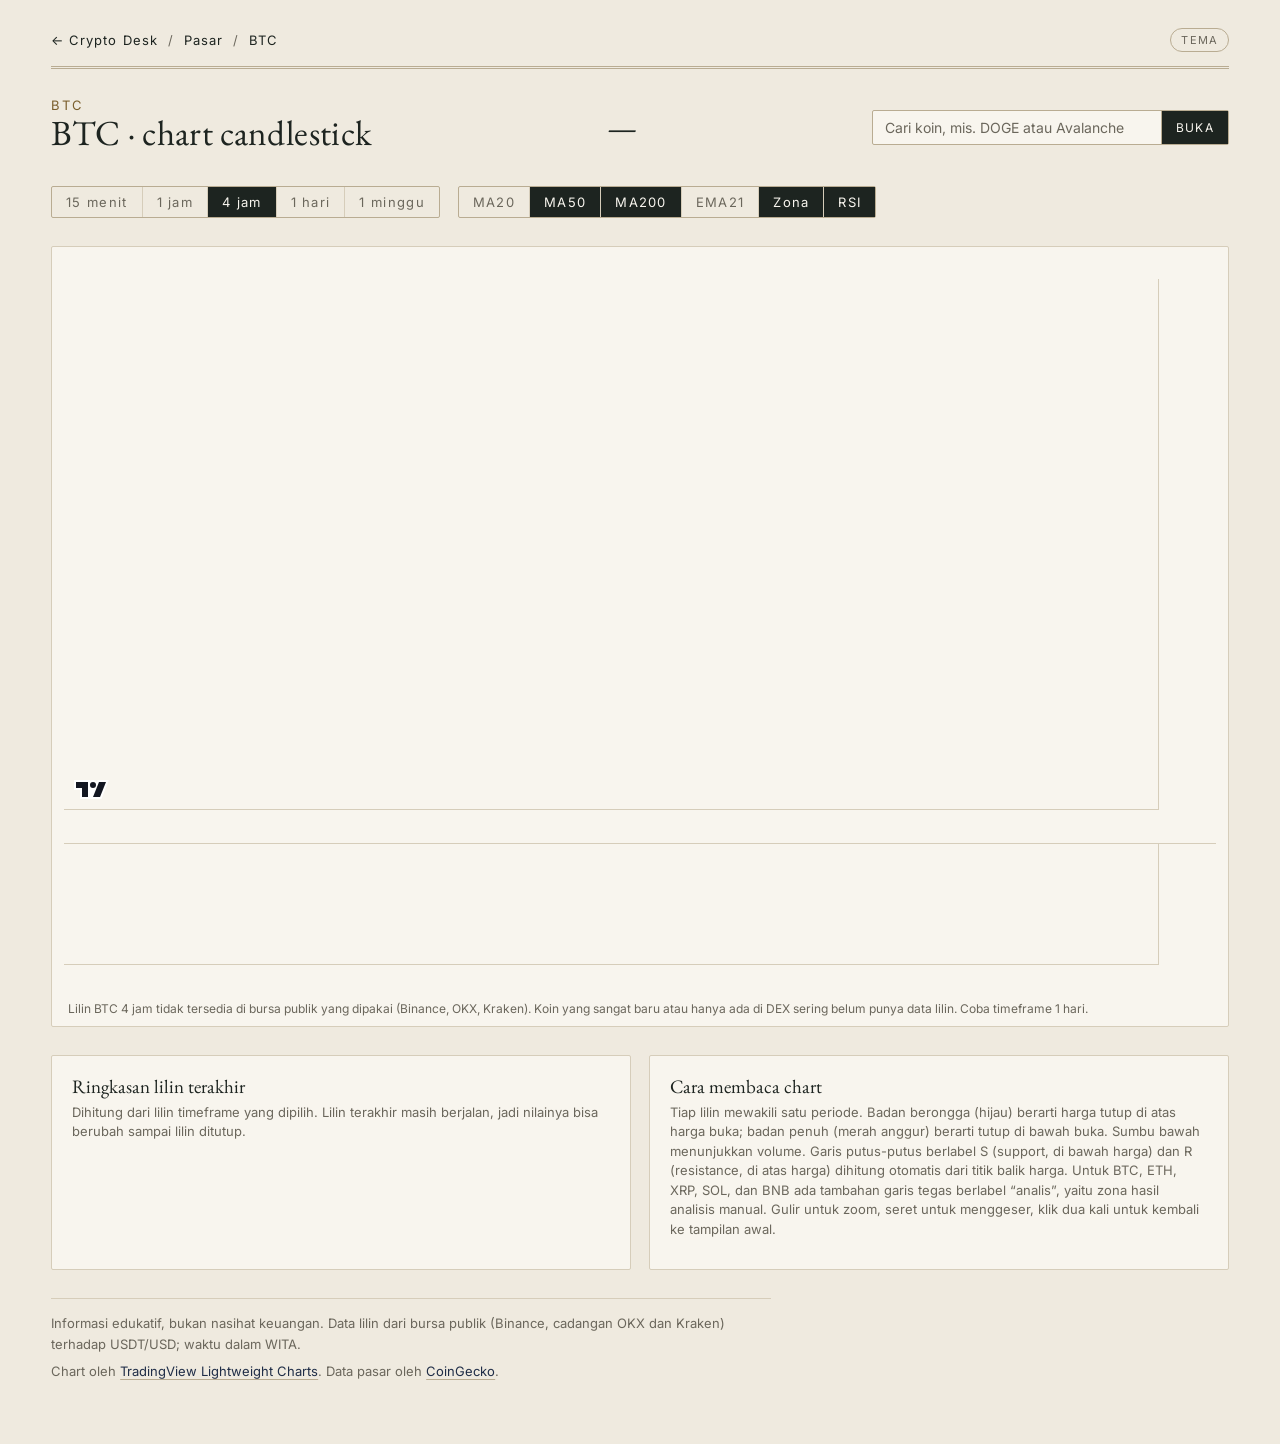
==== chart.html @ b995866a "Tambah pasar, berita, detail koin, dan chart candlestick - Tab Pasar: 100 koin populer, koin yang se" ====
<!doctype html>
<html lang="id">
<head>
<meta charset="utf-8">
<meta name="viewport" content="width=device-width, initial-scale=1">
<title>Chart · Crypto Desk</title>
<meta name="description" content="Chart candlestick live untuk koin kripto populer: 15 menit, 1 jam, 4 jam, 1 hari, 1 minggu, dengan MA, volume, RSI, dan zona kunci.">
<meta name="theme-color" content="#EFEADF" media="(prefers-color-scheme: light)">
<meta name="theme-color" content="#111612" media="(prefers-color-scheme: dark)">
<link rel="icon" href="favicon.svg" type="image/svg+xml">
<link rel="preconnect" href="https://fonts.googleapis.com">
<link rel="preconnect" href="https://fonts.gstatic.com" crossorigin>
<link href="https://fonts.googleapis.com/css2?family=EB+Garamond:wght@400;500&family=Inter:wght@400;500;600&display=swap" rel="stylesheet">
<link rel="stylesheet" href="assets/style.css?v=4">
<script>try { const t = localStorage.getItem('cd-theme'); if (t) document.documentElement.setAttribute('data-theme', t); } catch (e) {}</script>
</head>
<body>
<div class="cd" id="crypto-desk">
  <div class="cd-wrap cd-wrap-wide">
    <nav class="cd-crumbs" aria-label="Navigasi">
      <a href="index.html">← Crypto Desk</a>
      <span aria-hidden="true">/</span>
      <a href="index.html#pasar">Pasar</a>
      <span aria-hidden="true">/</span>
      <a id="crumb-coin" href="#">Detail koin</a>
      <button class="cd-theme" id="theme-btn" type="button" aria-label="Ganti tema terang atau gelap">Tema</button>
    </nav>

    <header class="cd-chart-head">
      <div class="cd-chart-id">
        <img id="coin-img" class="cd-coin-logo" alt="" width="40" height="40" hidden>
        <div>
          <p class="cd-eyebrow" id="coin-sym">—</p>
          <h1 class="cd-title cd-title-sm" id="coin-name">Chart</h1>
        </div>
      </div>
      <div class="cd-chart-price">
        <strong id="last-price">—</strong>
        <span id="last-chg" class="cd-chip">—</span>
      </div>
      <form class="cd-search" id="coin-form" role="search" autocomplete="off">
        <label for="coin-input" class="cd-sr">Cari koin</label>
        <input id="coin-input" list="coin-list" placeholder="Cari koin, mis. DOGE atau Avalanche" spellcheck="false">
        <datalist id="coin-list"></datalist>
        <button type="submit">Buka</button>
      </form>
    </header>

    <div class="cd-controls">
      <div class="cd-seg" id="tf-seg" role="group" aria-label="Timeframe">
        <button data-tf="15m" aria-pressed="false">15 menit</button><button data-tf="1h" aria-pressed="false">1 jam</button><button data-tf="4h" aria-pressed="true">4 jam</button><button data-tf="1day" aria-pressed="false">1 hari</button><button data-tf="1week" aria-pressed="false">1 minggu</button>
      </div>
      <div class="cd-seg" id="ind-seg" role="group" aria-label="Indikator">
        <button data-ind="ma20" aria-pressed="false">MA20</button><button data-ind="ma50" aria-pressed="true">MA50</button><button data-ind="ma200" aria-pressed="true">MA200</button><button data-ind="ema21" aria-pressed="false">EMA21</button><button data-ind="levels" aria-pressed="true">Zona</button><button data-ind="rsi" aria-pressed="true">RSI</button>
      </div>
    </div>

    <section class="cd-card cd-chart-card" aria-labelledby="coin-name">
      <div class="cd-legend" id="legend" aria-live="polite"></div>
      <div id="chart-main" class="cd-lwc" role="img" aria-label="Chart candlestick"></div>
      <div id="chart-rsi" class="cd-lwc cd-lwc-rsi" role="img" aria-label="RSI 14"></div>
      <p class="cd-chart-status" id="status">Memuat lilin…</p>
    </section>

    <div class="cd-grid">
      <div class="cd-card">
        <h2 class="cd-card-title" id="ind-title">Ringkasan lilin terakhir</h2>
        <p class="cd-card-note">Dihitung dari lilin timeframe yang dipilih. Lilin terakhir masih berjalan, jadi nilainya bisa berubah sampai lilin ditutup.</p>
        <dl class="cd-ind" id="ind-list"></dl>
      </div>
      <div class="cd-card">
        <h2 class="cd-card-title">Cara membaca chart</h2>
        <p class="cd-card-note">Tiap lilin mewakili satu periode. Badan berongga (hijau) berarti harga tutup di atas harga buka; badan penuh (merah anggur) berarti tutup di bawah buka. Sumbu bawah menunjukkan volume. Garis putus-putus berlabel S (support, di bawah harga) dan R (resistance, di atas harga) dihitung otomatis dari titik balik harga. Untuk BTC, ETH, XRP, SOL, dan BNB ada tambahan garis tegas berlabel “analis”, yaitu zona hasil analisis manual. Gulir untuk zoom, seret untuk menggeser, klik dua kali untuk kembali ke tampilan awal.</p>
      </div>
    </div>

    <footer class="cd-foot">
      <p>Informasi edukatif, bukan nasihat keuangan. Data lilin dari bursa publik (Binance, cadangan OKX dan Kraken) terhadap USDT/USD; waktu dalam WITA.</p>
      <p>Chart oleh <a href="https://www.tradingview.com/lightweight-charts/" target="_blank" rel="noopener">TradingView Lightweight Charts</a>. Data pasar oleh <a href="https://www.coingecko.com/" target="_blank" rel="noopener">CoinGecko</a>.</p>
    </footer>
  </div>
</div>
<script src="assets/vendor/lightweight-charts.standalone.production.js"></script>
<script src="assets/core.js?v=4"></script>
<script src="assets/chart.js?v=4"></script>
</body>
</html>
---- assets/style.css ----
/* Crypto Desk — public site. Old-money palette: ledger cream, racing green, navy, burgundy, brass. */
:root {
  --font-anthropic-serif: "EB Garamond", "Cormorant Garamond", Georgia, "Times New Roman", serif;
  --font-anthropic-sans: "Inter", system-ui, -apple-system, "Segoe UI", Roboto, sans-serif;
  --cds-font-size-caption: 13px; --cds-font-size-body: 15px; --cds-font-size-heading: 19px; --cds-font-size-title: 26px;
  --cds-radius: 3px; --cds-pad-xs: 6px; --cds-pad-sm: 10px; --cds-dur-slow: 320ms; --cds-ease-out: cubic-bezier(.2,.7,.2,1);
  --page-bg: #EFEADF; --color-fg: #1D2420; --color-fg-muted: #6B675C; --cds-text-secondary: #6B675C; --color-bad: #8A2F3C;
  --cds-surface-popover: #FBF9F4; --cds-border: #D6CDBA; --cds-shadow-popover: 0 6px 24px rgba(29,36,32,.14);
  --cds-chart-grid: #E0D8C6; --cds-chart-reference: #9C917B; --cds-chart-axis: #8E8572;
  --skel-a: #E6DFD0; --skel-b: #F1ECE2;
  color-scheme: light;
}
@media (prefers-color-scheme: dark) { :root:not([data-theme="light"]) {
  --page-bg: #111612; --color-fg: #ECE5D5; --color-fg-muted: #A49E8D; --cds-text-secondary: #A49E8D; --color-bad: #E0909C;
  --cds-surface-popover: #1F2922; --cds-border: #3A473C; --cds-shadow-popover: 0 6px 24px rgba(0,0,0,.45);
  --cds-chart-grid: #26302A; --cds-chart-reference: #6F7A6C; --cds-chart-axis: #7D8779; --skel-a: #1C241F; --skel-b: #243029;
  color-scheme: dark;
} }
:root[data-theme="dark"] {
  --page-bg: #111612; --color-fg: #ECE5D5; --color-fg-muted: #A49E8D; --cds-text-secondary: #A49E8D; --color-bad: #E0909C;
  --cds-surface-popover: #1F2922; --cds-border: #3A473C; --cds-shadow-popover: 0 6px 24px rgba(0,0,0,.45);
  --cds-chart-grid: #26302A; --cds-chart-reference: #6F7A6C; --cds-chart-axis: #7D8779; --skel-a: #1C241F; --skel-b: #243029;
  color-scheme: dark;
}
*, *::before, *::after { box-sizing: border-box; }
[hidden] { display: none !important; }
html, body { margin: 0; background: var(--page-bg); }
body { -webkit-font-smoothing: antialiased; text-rendering: optimizeLegibility; overflow-x: hidden; }
.dash-skeleton { background: linear-gradient(90deg, var(--skel-a) 25%, var(--skel-b) 50%, var(--skel-a) 75%); background-size: 200% 100%; border-radius: 2px; color: transparent !important; }
@media (prefers-reduced-motion: no-preference) { .dash-skeleton { animation: skel 1.4s ease-in-out infinite; } @keyframes skel { from { background-position: 200% 0; } to { background-position: -200% 0; } } }
.cd-live { display: inline-flex; align-items: center; gap: 6px; margin-top: 4px; }
.cd-live i { width: 7px; height: 7px; border-radius: 50%; background: var(--cd-up); display: inline-block; }
.cd-live.off i { background: var(--cd-down); }
.cd-live.wait i { background: var(--cd-brass); }
.cd-theme { appearance: none; background: none; border: 1px solid var(--cd-rule-strong); color: var(--cd-muted); border-radius: 999px; padding: 4px 10px; font: inherit; font-size: 11px; letter-spacing: .1em; text-transform: uppercase; cursor: pointer; margin-top: 8px; }
.cd-theme:hover { color: var(--cd-ink); }
.cd-theme:focus-visible { outline: 2px solid var(--cd-brass); outline-offset: 3px; }
.cd-stamp { font-size: 10.5px; letter-spacing: .1em; text-transform: uppercase; color: var(--cd-brass); margin-left: 6px; white-space: nowrap; }
.cd-foot a { color: var(--cd-navy); text-underline-offset: 3px; text-decoration-color: var(--cd-rule-strong); }
.cd-foot p { margin: 0 0 6px; }

/* Layout: a private-bank ledger — crest masthead, double rule, tabbed folios, hairline tables. */
.cd {
  --cd-canvas: #EFEADF; --cd-paper: #F8F5EE; --cd-ink: #1D2420; --cd-muted: #6B675C; --cd-rule: #D6CDBA; --cd-rule-strong: #B9AC92;
  --cd-green: #24432F; --cd-navy: #1F2D47; --cd-burgundy: #6F2534; --cd-brass: #7A5E2C; --cd-slate: #5E6366;
  --cd-up: #2E5B43; --cd-down: #8A2F3C; --cd-up-wash: rgba(46,91,67,.10); --cd-down-wash: rgba(138,47,60,.09); --cd-brass-wash: rgba(147,115,58,.12);
  --cd-serif: var(--font-anthropic-serif); --cd-sans: var(--font-anthropic-sans);
  background: var(--cd-canvas); color: var(--cd-ink); font-family: var(--cd-sans);
  padding-inline: clamp(16px, 4vw, 52px); padding-block: 28px 56px; min-height: 100vh;
}
@media (prefers-color-scheme: dark) { :root:not([data-theme="light"]) .cd {
  --cd-canvas: #111612; --cd-paper: #18201B; --cd-ink: #ECE5D5; --cd-muted: #A49E8D; --cd-rule: #2E3A30; --cd-rule-strong: #4A5848;
  --cd-green: #86AF94; --cd-navy: #93A7C8; --cd-burgundy: #CF8592; --cd-brass: #D2AF6C; --cd-slate: #A9AEB0;
  --cd-up: #8CC0A1; --cd-down: #E0909C; --cd-up-wash: rgba(140,192,161,.12); --cd-down-wash: rgba(224,144,156,.11); --cd-brass-wash: rgba(210,175,108,.13);
} }
:root[data-theme="dark"] .cd {
  --cd-canvas: #111612; --cd-paper: #18201B; --cd-ink: #ECE5D5; --cd-muted: #A49E8D; --cd-rule: #2E3A30; --cd-rule-strong: #4A5848;
  --cd-green: #86AF94; --cd-navy: #93A7C8; --cd-burgundy: #CF8592; --cd-brass: #D2AF6C; --cd-slate: #A9AEB0;
  --cd-up: #8CC0A1; --cd-down: #E0909C; --cd-up-wash: rgba(140,192,161,.12); --cd-down-wash: rgba(224,144,156,.11); --cd-brass-wash: rgba(210,175,108,.13);
}
.cd-wrap { max-width: 1240px; margin-inline: auto; display: grid; gap: 28px; }
.cd-head { display: grid; grid-template-columns: auto 1fr auto; gap: 20px; align-items: center; padding-bottom: 18px; border-bottom: 3px double var(--cd-rule-strong); }
.cd-crest { width: 64px; height: 64px; color: var(--cd-brass); }
.cd-eyebrow { margin: 0; font-size: var(--cds-font-size-caption); letter-spacing: .18em; text-transform: uppercase; color: var(--cd-brass); }
.cd-title { margin: 2px 0 6px; font-family: var(--cd-serif); font-weight: 400; font-size: clamp(2rem, 4.2vw, 2.9rem); letter-spacing: .01em; line-height: 1.05; color: var(--cd-ink); }
.cd-takeaway { margin: 0; max-width: 68ch; color: var(--cd-muted); font-size: var(--cds-font-size-body); line-height: 1.55; text-wrap: pretty; }
.cd-takeaway b { color: var(--cd-ink); font-weight: 600; }
.cd-asof { text-align: right; font-size: var(--cds-font-size-caption); color: var(--cd-muted); letter-spacing: .06em; line-height: 1.6; }
.cd-asof strong { display: block; font-family: var(--cd-serif); font-weight: 400; font-size: var(--cds-font-size-heading); color: var(--cd-ink); letter-spacing: 0; }
@media (max-width: 720px) { .cd-head { grid-template-columns: auto 1fr; } .cd-asof { grid-column: 1 / -1; text-align: left; } .cd-crest { width: 48px; height: 48px; } }

.cd-tabs { display: flex; gap: 4px 22px; flex-wrap: wrap; border-bottom: 1px solid var(--cd-rule); margin-top: -12px; }
.cd-tab { appearance: none; background: none; border: 0; border-bottom: 2px solid transparent; padding: 10px 0 9px; cursor: pointer;
  font: inherit; font-size: var(--cds-font-size-caption); letter-spacing: .14em; text-transform: uppercase; color: var(--cd-muted); }
.cd-tab:hover { color: var(--cd-ink); }
.cd-tab[aria-selected="true"] { color: var(--cd-ink); border-bottom-color: var(--cd-brass); }
.cd-tab:focus-visible, .cd-seg button:focus-visible, .cd a:focus-visible { outline: 2px solid var(--cd-brass); outline-offset: 3px; }

.cd-page { display: grid; gap: 22px; }
.cd-section-title { margin: 6px 0 0; font-family: var(--cd-serif); font-weight: 400; font-size: var(--cds-font-size-title); color: var(--cd-ink); text-wrap: balance; }
.cd-section-note { margin: 2px 0 0; color: var(--cd-muted); font-size: var(--cds-font-size-caption); max-width: 75ch; }
.cd-grid { display: grid; gap: 18px; grid-template-columns: repeat(auto-fit, minmax(min(100%, 22rem), 1fr)); }
.cd-grid-coins { display: grid; gap: 14px; grid-template-columns: repeat(auto-fit, minmax(min(100%, 13.5rem), 1fr)); }
.cd-card { background: var(--cd-paper); border: 1px solid var(--cd-rule); border-radius: 2px; padding: 18px 20px; min-width: 0; position: relative; }
.cd-card-title { margin: 0; font-family: var(--cd-serif); font-weight: 400; font-size: var(--cds-font-size-heading); color: var(--cd-ink); }
.cd-card-note { margin: 4px 0 12px; color: var(--cd-muted); font-size: var(--cds-font-size-caption); line-height: 1.5; }

.cd-coin { display: grid; gap: 10px; border-top: 3px solid var(--coin, var(--cd-brass)); }
.cd-coin-head { display: flex; justify-content: space-between; align-items: baseline; gap: 8px; }
.cd-coin-name { font-family: var(--cd-serif); font-size: var(--cds-font-size-heading); }
.cd-coin-sym { font-size: var(--cds-font-size-caption); letter-spacing: .14em; color: var(--cd-muted); }
.cd-price { font-family: var(--cd-serif); font-weight: 400; font-size: 1.85rem; line-height: 1; font-variant-numeric: lining-nums tabular-nums; }
.cd-chips { display: flex; gap: 6px; flex-wrap: wrap; }
.cd-chip { font-size: 11px; letter-spacing: .08em; text-transform: uppercase; padding: 2px 8px; border: 1px solid var(--cd-rule-strong); border-radius: 999px; color: var(--cd-muted); white-space: nowrap; }
.cd-chip.up { color: var(--cd-up); border-color: var(--cd-up); background: var(--cd-up-wash); }
.cd-chip.down { color: var(--cd-down); border-color: var(--cd-down); background: var(--cd-down-wash); }
.cd-chip.flat { color: var(--cd-brass); border-color: var(--cd-brass); background: var(--cd-brass-wash); }
.cd-kv { display: grid; grid-template-columns: repeat(3, 1fr); gap: 4px 8px; margin: 0; }
.cd-kv dt { font-size: 10.5px; letter-spacing: .1em; text-transform: uppercase; color: var(--cd-muted); }
.cd-kv dd { margin: 0; font-variant-numeric: tabular-nums; font-size: var(--cds-font-size-body); }
.cd-pos { color: var(--cd-up); } .cd-neg { color: var(--cd-down); }
.cd-coin-foot { border-top: 1px solid var(--cd-rule); padding-top: 9px; font-size: var(--cds-font-size-caption); color: var(--cd-muted); line-height: 1.5; display: grid; gap: 4px; }
.cd-coin-foot span.v { color: var(--cd-ink); font-variant-numeric: tabular-nums; }

.cd-chart { width: 100%; min-height: 320px; position: relative; }
.cd-chart.short { min-height: 200px; }
.cd-chart svg { display: block; overflow: visible; }
.cd-chart text { font-family: var(--cd-sans); }
.cd-tip { position: absolute; pointer-events: none; background: var(--cds-surface-popover); border: 1px solid var(--cds-border); border-radius: var(--cds-radius);
  box-shadow: var(--cds-shadow-popover); padding: var(--cds-pad-xs) var(--cds-pad-sm); font-size: var(--cds-font-size-caption); color: var(--color-fg); min-width: 150px; z-index: 3; }
.cd-tip .d { color: var(--cds-text-secondary); margin-bottom: 3px; }
.cd-tip .r { display: flex; align-items: center; gap: 6px; justify-content: space-between; font-variant-numeric: tabular-nums; }
.cd-tip .r i { width: 8px; height: 8px; border-radius: 50%; display: inline-block; margin-right: 4px; }

.cd-seg { display: flex; gap: 0; flex-wrap: wrap; border: 1px solid var(--cd-rule-strong); border-radius: 2px; width: fit-content; max-width: 100%; }
.cd-seg button { appearance: none; border: 0; background: none; font: inherit; font-size: var(--cds-font-size-caption); letter-spacing: .1em; padding: 7px 14px; color: var(--cd-muted); cursor: pointer; border-right: 1px solid var(--cd-rule); }
.cd-seg button:last-child { border-right: 0; }
.cd-seg button[aria-pressed="true"] { background: var(--cd-ink); color: var(--cd-paper); }
.cd-controls { display: flex; gap: 12px 18px; flex-wrap: wrap; align-items: center; }

.cd-table-box { overflow-x: auto; }
.cd-table { width: 100%; border-collapse: collapse; font-size: var(--cds-font-size-caption); font-variant-numeric: tabular-nums; }
.cd-table th { text-align: left; font-weight: 500; font-size: 10.5px; letter-spacing: .12em; text-transform: uppercase; color: var(--cd-muted); padding: 8px 10px; border-bottom: 1px solid var(--cd-rule-strong); white-space: nowrap; }
.cd-table td { padding: 9px 10px; border-bottom: 1px solid var(--cd-rule); vertical-align: top; line-height: 1.45; }
.cd-table td.num, .cd-table th.num { text-align: right; white-space: nowrap; }
.cd-table tr:last-child td { border-bottom: 0; }
.cd-table td.sym { font-family: var(--cd-serif); font-size: var(--cds-font-size-body); }
.cd-table a { color: var(--cd-navy); text-decoration-color: var(--cd-rule-strong); text-underline-offset: 3px; }

.cd-ind { display: grid; grid-template-columns: repeat(auto-fit, minmax(min(100%, 9rem), 1fr)); gap: 12px 16px; margin: 0; }
.cd-ind div { border-left: 1px solid var(--cd-rule); padding-left: 10px; }
.cd-ind dt { font-size: 10.5px; letter-spacing: .1em; text-transform: uppercase; color: var(--cd-muted); }
.cd-ind dd { margin: 2px 0 0; font-family: var(--cd-serif); font-size: var(--cds-font-size-heading); font-variant-numeric: lining-nums tabular-nums; }

.cd-macro { display: grid; gap: 14px; grid-template-columns: repeat(auto-fit, minmax(min(100%, 14rem), 1fr)); }
.cd-macro .cd-card { display: grid; gap: 6px; align-content: start; }
.cd-macro-label { font-size: 10.5px; letter-spacing: .12em; text-transform: uppercase; color: var(--cd-muted); }
.cd-macro-value { font-family: var(--cd-serif); font-size: 1.5rem; line-height: 1.1; }
.cd-macro-note { font-size: var(--cds-font-size-caption); color: var(--cd-muted); line-height: 1.45; }

.cd-thesis { display: grid; gap: 10px; border-top: 3px solid var(--coin, var(--cd-brass)); }
.cd-thesis h3 { margin: 0; font-family: var(--cd-serif); font-weight: 400; font-size: var(--cds-font-size-heading); display: flex; justify-content: space-between; gap: 8px; align-items: baseline; flex-wrap: wrap; }
.cd-thesis p { margin: 0; font-size: var(--cds-font-size-caption); line-height: 1.55; }
.cd-thesis .lbl { display: block; font-size: 10.5px; letter-spacing: .12em; text-transform: uppercase; color: var(--cd-muted); margin-bottom: 2px; }
.cd-thesis .inv { border-top: 1px solid var(--cd-rule); padding-top: 8px; color: var(--cd-down); }

.cd-foot { font-size: var(--cds-font-size-caption); color: var(--cd-muted); border-top: 1px solid var(--cd-rule); padding-top: 14px; line-height: 1.6; max-width: 90ch; }
.cd-fail { display: flex; align-items: center; justify-content: center; gap: 8px; min-height: inherit; color: var(--color-fg-muted); font-size: var(--cds-font-size-caption); }
.cd-fail::before { content: ""; width: .375rem; height: .375rem; border-radius: 50%; background: var(--color-bad); }
[data-dash-source-state=empty] { color: transparent; }
[data-dash-source-state=refreshing] { opacity: .5; transition: opacity var(--cds-dur-slow); }
@media (prefers-reduced-motion: no-preference) {
  .cd-page.enter { animation: cdIn var(--cds-dur-slow) var(--cds-ease-out) both; }
  @keyframes cdIn { from { opacity: .35; transform: translateY(4px); } to { opacity: 1; transform: none; } }
}
.cd-macro .cd-coin-head { flex-wrap: wrap; row-gap: 6px; }

/* ---------- v4: navigation, buttons, market, news, coin and chart pages ---------- */
.cd-sr { position: absolute !important; width: 1px; height: 1px; padding: 0; margin: -1px; overflow: hidden; clip: rect(0 0 0 0); white-space: nowrap; border: 0; }
.cd-wrap-wide { max-width: 1400px; }
.cd-crumbs { display: flex; align-items: center; gap: 10px; flex-wrap: wrap; font-size: var(--cds-font-size-caption); letter-spacing: .08em; color: var(--cd-muted); padding-bottom: 14px; border-bottom: 3px double var(--cd-rule-strong); }
.cd-crumbs a { color: var(--cd-ink); text-decoration: none; }
.cd-crumbs a:hover { text-decoration: underline; text-underline-offset: 3px; }
.cd-crumbs .cd-theme { margin: 0 0 0 auto; }
.cd-btn { display: inline-flex; align-items: center; justify-content: center; gap: 6px; padding: 8px 16px; border: 1px solid var(--cd-ink); border-radius: 2px; background: transparent; color: var(--cd-ink); font: inherit; font-size: 12px; letter-spacing: .12em; text-transform: uppercase; text-decoration: none; cursor: pointer; white-space: nowrap; transition: background-color .2s, color .2s; width: fit-content; }
.cd-btn:hover { background: var(--cd-ink); color: var(--cd-paper); }
.cd-btn-primary { background: var(--cd-green); border-color: var(--cd-green); color: #F8F5EE; }
.cd-btn-primary:hover { background: var(--cd-ink); border-color: var(--cd-ink); color: var(--cd-paper); }
:root[data-theme="dark"] .cd-btn-primary, :root[data-theme="dark"] .cd-btn-primary:hover { color: #111612; }
@media (prefers-color-scheme: dark) { :root:not([data-theme="light"]) .cd-btn-primary { color: #111612; } }
.cd-btn-sm { padding: 6px 10px; font-size: 10.5px; }
.cd-btn:focus-visible, .cd-sort:focus-visible, .cd-news:focus-visible, .cd-search input:focus-visible, .cd-search button:focus-visible { outline: 2px solid var(--cd-brass); outline-offset: 3px; }
.cd-card-actions { display: flex; gap: 8px; flex-wrap: wrap; border-top: 1px solid var(--cd-rule); padding-top: 10px; }
.cd-card-actions .cd-btn { flex: 1 1 auto; }
.cd-actions { display: flex; gap: 8px; flex-wrap: wrap; justify-content: flex-end; }
.cd-wrap-row { flex-wrap: wrap; gap: 10px 16px; }
.cd-more { font-size: var(--cds-font-size-caption); color: var(--cd-navy); text-underline-offset: 3px; }

.cd-search { display: flex; gap: 0; border: 1px solid var(--cd-rule-strong); border-radius: 2px; background: var(--cd-paper); max-width: 100%; }
.cd-search input { appearance: none; border: 0; background: transparent; color: var(--cd-ink); font: inherit; font-size: 14px; padding: 8px 12px; min-width: 0; width: 18rem; max-width: 100%; }
.cd-search input::placeholder { color: var(--cd-muted); }
.cd-search button { appearance: none; border: 0; border-left: 1px solid var(--cd-rule-strong); background: var(--cd-ink); color: var(--cd-paper); font: inherit; font-size: 12px; letter-spacing: .1em; text-transform: uppercase; padding: 0 14px; cursor: pointer; }
.cd-search-sm input { width: 15rem; padding: 7px 10px; font-size: 13px; }

/* market table */
.cd-sort { appearance: none; background: none; border: 0; padding: 0; font: inherit; color: inherit; letter-spacing: inherit; text-transform: inherit; cursor: pointer; }
.cd-sort[aria-sort="ascending"]::after { content: " ↑"; } .cd-sort[aria-sort="descending"]::after { content: " ↓"; }
.cd-coin-cell { display: inline-flex; align-items: center; gap: 8px; color: var(--cd-ink); text-decoration: none; min-width: 0; }
.cd-coin-cell:hover .nm { text-decoration: underline; text-underline-offset: 3px; }
.cd-coin-cell .nm { font-family: var(--cd-serif); font-size: var(--cds-font-size-body); }
.cd-coin-cell .sy { font-size: 11px; letter-spacing: .1em; color: var(--cd-muted); }
.cd-coin-logo { width: 22px; height: 22px; border-radius: 50%; flex: none; background: var(--cd-rule); object-fit: cover; }
.cd-coin-logo-lg { width: 56px; height: 56px; }
.cd-chart-id .cd-coin-logo { width: 40px; height: 40px; }
.cd-chart-id .cd-coin-logo-lg { width: 56px; height: 56px; }
.cd-chip-xs { font-size: 9.5px; padding: 1px 6px; margin-left: 6px; vertical-align: middle; }
.cd-row-actions { display: inline-flex; gap: 10px; align-items: center; justify-content: flex-end; white-space: nowrap; }
.cd-link-sm { font-size: 12px; color: var(--cd-navy); text-underline-offset: 3px; text-decoration-color: var(--cd-rule-strong); }
.cd-link-sm.strong { color: var(--cd-green); font-weight: 600; }
.cd-mkt td { vertical-align: middle; }
@media (max-width: 760px) { .cd-hide-sm { display: none; } }

/* lists (trending, listings) */
.cd-list { display: grid; }
.cd-list-row { display: flex; justify-content: space-between; align-items: center; gap: 10px 14px; padding: 10px 0; border-bottom: 1px solid var(--cd-rule); flex-wrap: wrap; }
.cd-list-row:last-child { border-bottom: 0; }
.cd-list-row-top { align-items: flex-start; }
.cd-list-main { display: flex; align-items: center; gap: 10px; min-width: 0; flex: 1 1 14rem; }
.cd-list-col { flex-direction: column; align-items: flex-start; gap: 3px; }
.cd-list-n { width: 1.4em; text-align: right; color: var(--cd-muted); font-variant-numeric: tabular-nums; font-size: 12px; }
.cd-list-side { display: flex; align-items: center; gap: 12px; flex-wrap: wrap; justify-content: flex-end; font-size: var(--cds-font-size-caption); font-variant-numeric: tabular-nums; }
.cd-list-meta { font-size: 11px; letter-spacing: .06em; color: var(--cd-muted); }
.cd-list-meta .src, .cd-news-meta .src { color: var(--cd-brass); text-transform: uppercase; letter-spacing: .12em; }
.cd-list-title { color: var(--cd-ink); font-size: var(--cds-font-size-caption); line-height: 1.45; text-decoration: none; }
a.cd-list-title:hover { text-decoration: underline; text-underline-offset: 3px; }
.cd-seg-sm button { padding: 5px 10px; }
.cd-seg-wrap { width: auto; }

/* news */
.cd-news-grid { display: grid; gap: 14px; grid-template-columns: repeat(auto-fill, minmax(min(100%, 19rem), 1fr)); }
.cd-news { display: flex; flex-direction: column; gap: 8px; background: var(--cd-paper); border: 1px solid var(--cd-rule); border-top: 3px solid var(--cd-rule-strong); border-radius: 2px; padding: 16px 18px; color: var(--cd-ink); text-decoration: none; min-height: 150px; transition: border-color .2s, transform .2s; }
a.cd-news:hover { border-top-color: var(--cd-brass); }
@media (prefers-reduced-motion: no-preference) { a.cd-news:hover { transform: translateY(-2px); } }
.cd-news-meta { font-size: 11px; letter-spacing: .06em; color: var(--cd-muted); }
.cd-news-title { margin: 0; font-family: var(--cd-serif); font-weight: 400; font-size: 1.12rem; line-height: 1.3; text-wrap: pretty; }
.cd-news-sum { margin: 0; font-size: var(--cds-font-size-caption); color: var(--cd-muted); line-height: 1.55; }
.cd-news-foot { margin-top: auto; display: flex; flex-wrap: wrap; gap: 6px; align-items: center; padding-top: 6px; }
.cd-news-read { margin-left: auto; font-size: 11px; letter-spacing: .12em; text-transform: uppercase; color: var(--cd-green); white-space: nowrap; }

/* coin & chart pages */
.cd-coin-hero, .cd-chart-head { display: flex; justify-content: space-between; align-items: center; gap: 16px 24px; flex-wrap: wrap; }
.cd-chart-id { display: flex; align-items: center; gap: 14px; min-width: 0; }
.cd-title-sm { font-size: clamp(1.6rem, 3vw, 2.2rem); }
.cd-hero-right { display: grid; gap: 10px; justify-items: end; }
.cd-chart-price { display: flex; align-items: baseline; gap: 10px; flex-wrap: wrap; }
.cd-chart-price strong { font-family: var(--cd-serif); font-weight: 400; font-size: 2rem; font-variant-numeric: lining-nums tabular-nums; }
@media (max-width: 720px) { .cd-hero-right { justify-items: start; } .cd-actions { justify-content: flex-start; } .cd-search input { width: 100%; } .cd-search { width: 100%; } }
.cd-sub { margin: 14px 0 4px; font-family: var(--cd-serif); font-weight: 500; font-size: 1.05rem; color: var(--cd-ink); }
.cd-prose p { margin: 0 0 10px; font-size: var(--cds-font-size-body); line-height: 1.65; max-width: 80ch; text-wrap: pretty; }
.cd-prose .lbl { display: block; font-size: 10.5px; letter-spacing: .12em; text-transform: uppercase; color: var(--cd-muted); margin-bottom: 2px; }
.cd-prose .inv { color: var(--cd-down); border-top: 1px solid var(--cd-rule); padding-top: 8px; }
.cd-para + .cd-para { border-top: 1px solid var(--cd-rule); }
.cd-desc p { font-size: var(--cds-font-size-caption); color: var(--cd-muted); }
.cd-dd-sm { font-family: var(--cd-sans) !important; font-size: var(--cds-font-size-caption) !important; }
.cd-spark { position: relative; height: 70px; margin-bottom: 14px; }
.cd-spark svg { width: 100%; height: 70px; display: block; }
.cd-spark-cap { position: absolute; right: 0; top: -2px; font-size: 11px; color: var(--cd-muted); background: var(--cd-paper); padding-left: 6px; }
.cd-chart-card { padding: 12px 12px 10px; }
.cd-lwc { width: 100%; height: min(62vh, 560px); min-height: 340px; }
.cd-lwc-rsi { height: 150px; min-height: 120px; margin-top: 6px; border-top: 1px solid var(--cd-rule); }
.cd-legend { display: flex; flex-wrap: wrap; gap: 4px 14px; font-size: 12px; font-variant-numeric: tabular-nums; color: var(--cd-muted); min-height: 20px; padding: 2px 4px 8px; }
.cd-legend b { font-weight: 600; color: var(--cd-ink); }
.cd-legend .lg-t { color: var(--cd-ink); }
.cd-chart-status { margin: 8px 4px 0; font-size: 12px; color: var(--cd-muted); }
#tech-fullchart { justify-self: start; }
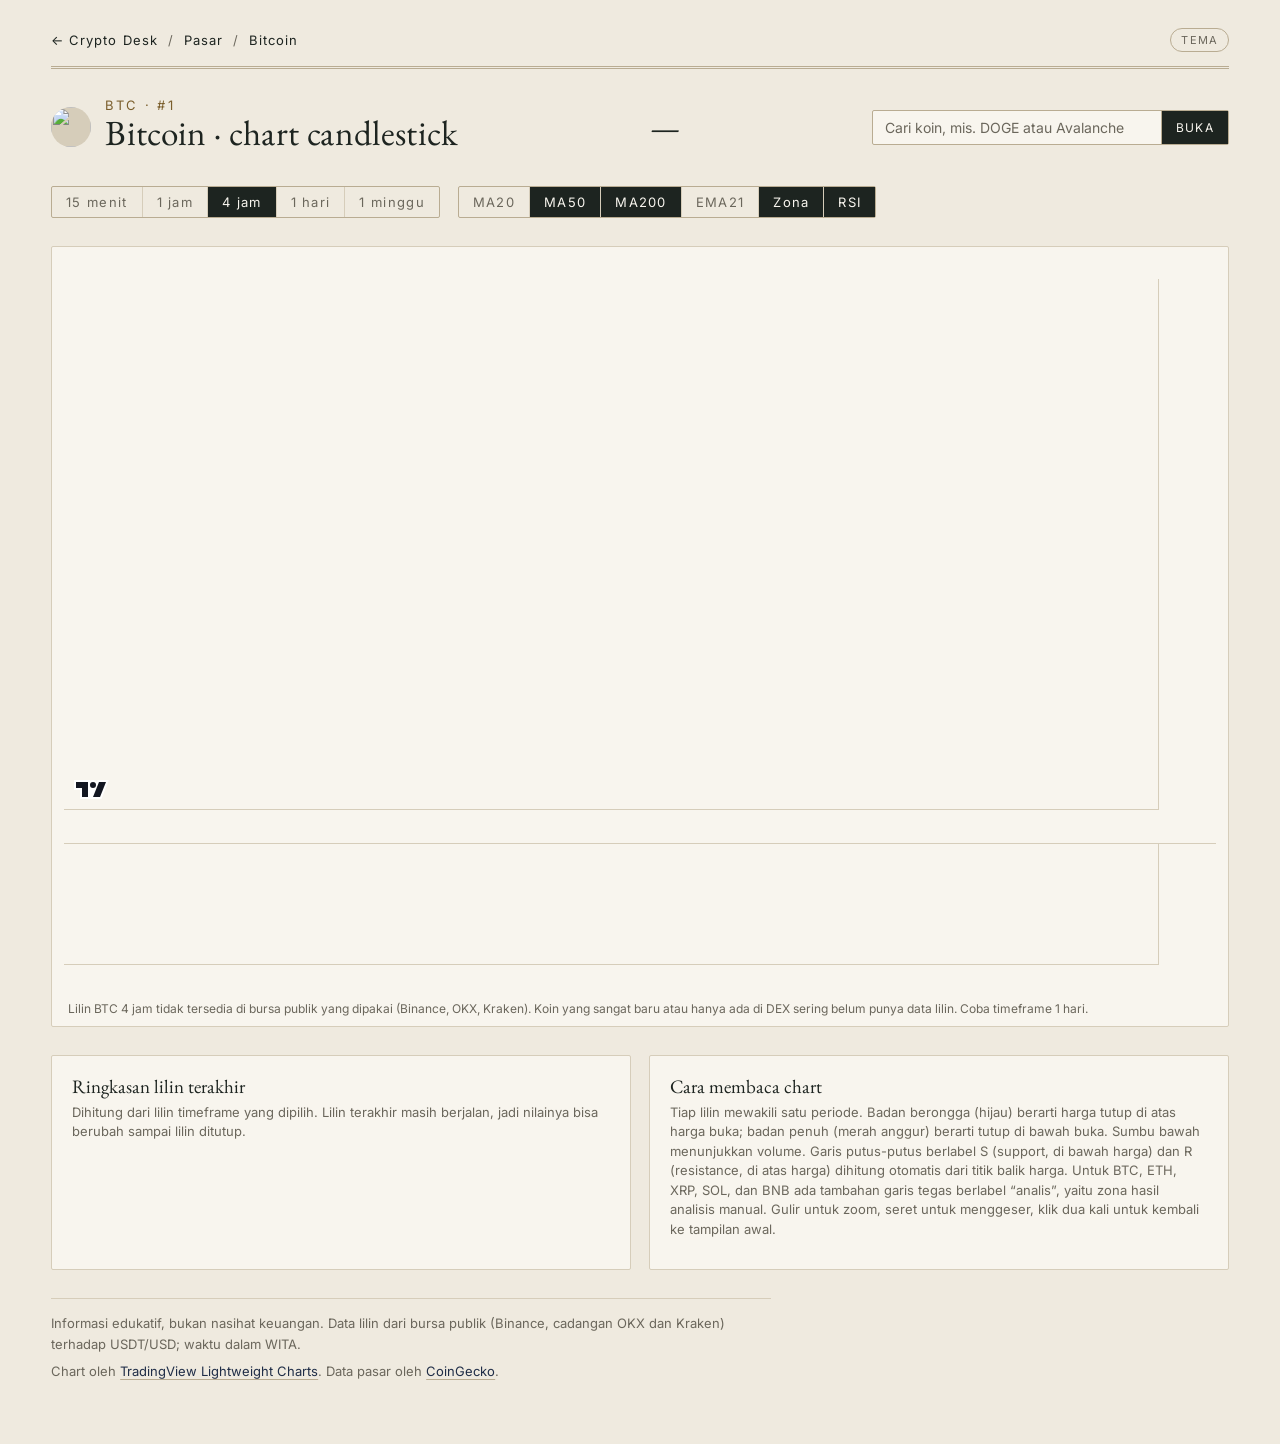
==== commit a22c3f17: "Perbaiki penandaan koin di berita dan saring listing non-koin Nama koin pendek (mis. MX) tidak lagi " ====
--- a/chart.html
+++ b/chart.html
@@ -81,7 +81,7 @@
   </div>
 </div>
 <script src="assets/vendor/lightweight-charts.standalone.production.js"></script>
-<script src="assets/core.js?v=4"></script>
+<script src="assets/core.js?v=5"></script>
 <script src="assets/chart.js?v=4"></script>
 </body>
 </html>
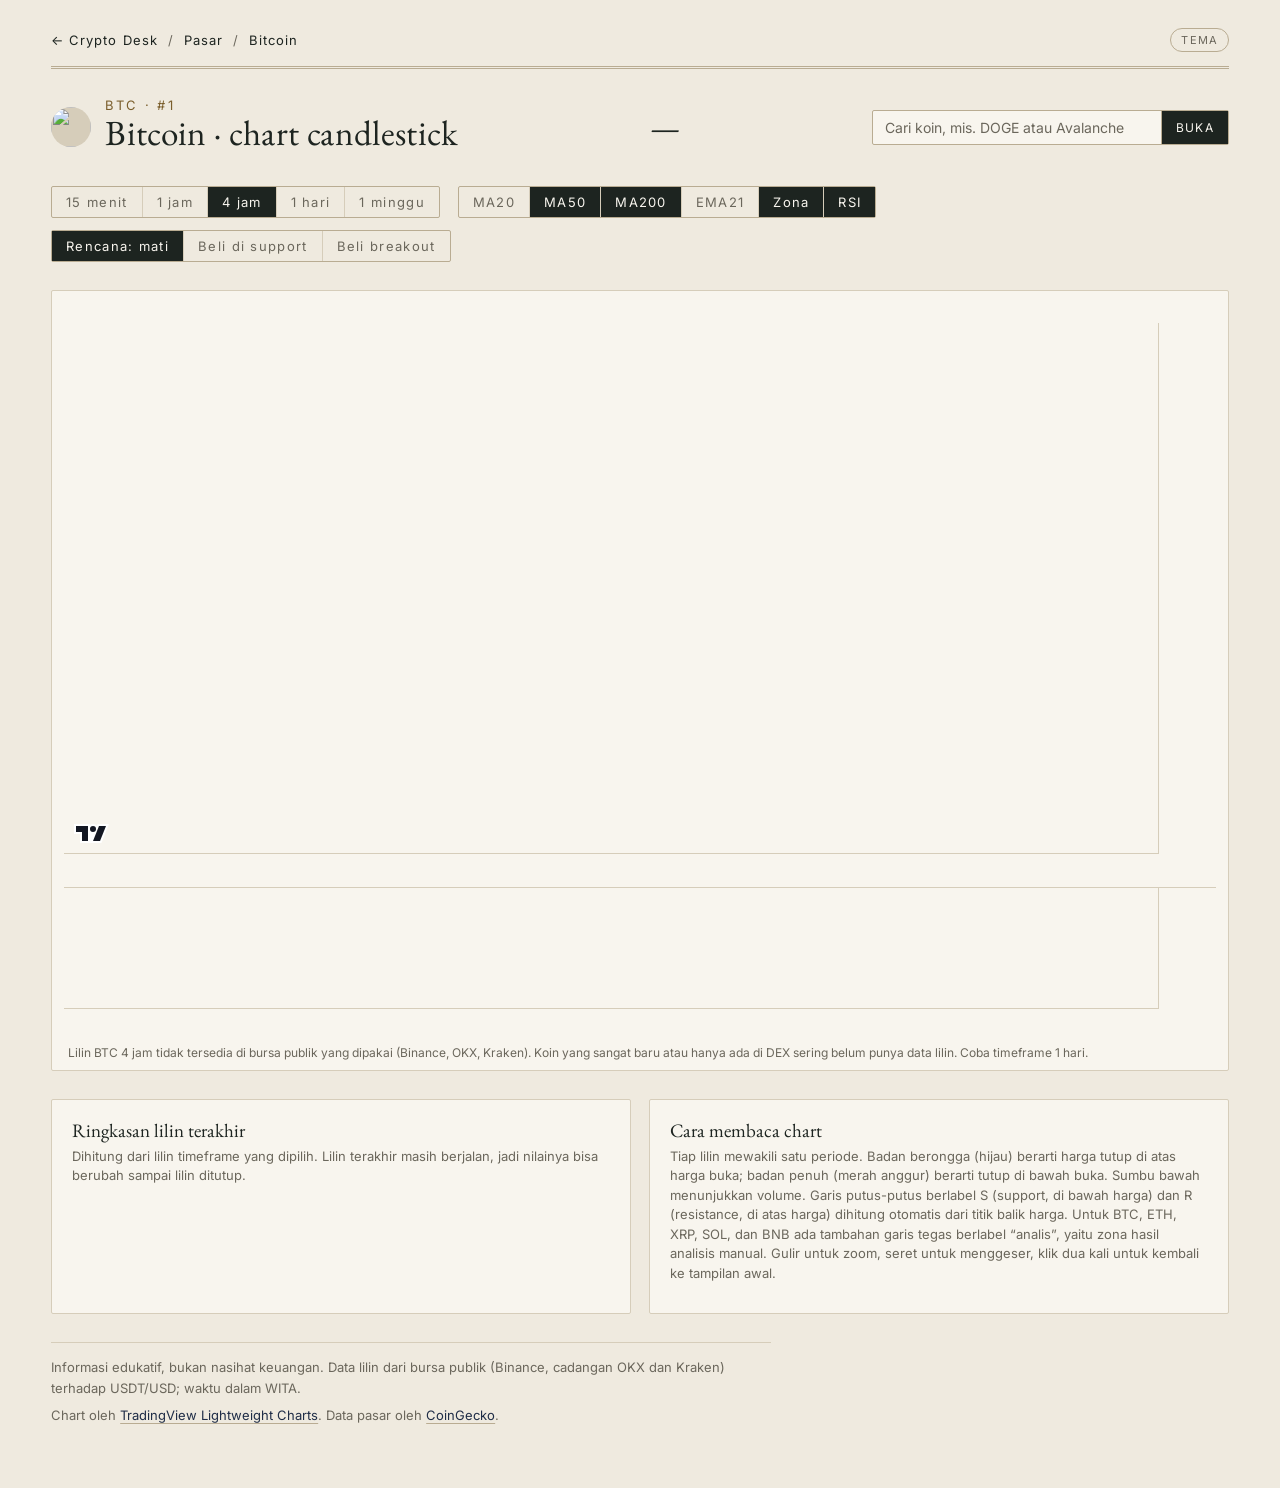
==== commit 0e08d42d: "Tambah rencana trading dan perdalam analisis teknikal & fundamental - Rencana trading per koin untuk" ====
--- a/chart.html
+++ b/chart.html
@@ -11,7 +11,7 @@
 <link rel="preconnect" href="https://fonts.googleapis.com">
 <link rel="preconnect" href="https://fonts.gstatic.com" crossorigin>
 <link href="https://fonts.googleapis.com/css2?family=EB+Garamond:wght@400;500&family=Inter:wght@400;500;600&display=swap" rel="stylesheet">
-<link rel="stylesheet" href="assets/style.css?v=4">
+<link rel="stylesheet" href="assets/style.css?v=6">
 <script>try { const t = localStorage.getItem('cd-theme'); if (t) document.documentElement.setAttribute('data-theme', t); } catch (e) {}</script>
 </head>
 <body>
@@ -53,7 +53,11 @@
       <div class="cd-seg" id="ind-seg" role="group" aria-label="Indikator">
         <button data-ind="ma20" aria-pressed="false">MA20</button><button data-ind="ma50" aria-pressed="true">MA50</button><button data-ind="ma200" aria-pressed="true">MA200</button><button data-ind="ema21" aria-pressed="false">EMA21</button><button data-ind="levels" aria-pressed="true">Zona</button><button data-ind="rsi" aria-pressed="true">RSI</button>
       </div>
+      <div class="cd-seg" id="plan-seg" role="group" aria-label="Rencana trading di chart">
+        <button data-plan="off" aria-pressed="true">Rencana: mati</button><button data-plan="0" aria-pressed="false">Beli di support</button><button data-plan="1" aria-pressed="false">Beli breakout</button>
+      </div>
     </div>
+    <p class="cd-card-note cd-plan-legend" id="plan-legend" hidden></p>
 
     <section class="cd-card cd-chart-card" aria-labelledby="coin-name">
       <div class="cd-legend" id="legend" aria-live="polite"></div>
@@ -81,7 +85,8 @@
   </div>
 </div>
 <script src="assets/vendor/lightweight-charts.standalone.production.js"></script>
-<script src="assets/core.js?v=5"></script>
-<script src="assets/chart.js?v=4"></script>
+<script src="assets/core.js?v=6"></script>
+<script src="assets/analysis.js?v=6"></script>
+<script src="assets/chart.js?v=6"></script>
 </body>
 </html>
--- a/assets/style.css
+++ b/assets/style.css
@@ -253,3 +253,34 @@
 .cd-legend .lg-t { color: var(--cd-ink); }
 .cd-chart-status { margin: 8px 4px 0; font-size: 12px; color: var(--cd-muted); }
 #tech-fullchart { justify-self: start; }
+
+/* ---------- v6: trade plan, advanced technicals, fundamentals ---------- */
+.cd-warn { border-left: 3px solid var(--cd-brass); padding-left: 10px; color: var(--cd-ink); }
+.cd-muted { color: var(--cd-muted); }
+.cd-plan-ctx { display: flex; flex-wrap: wrap; gap: 8px 22px; padding: 10px 0 14px; border-bottom: 1px solid var(--cd-rule); margin-bottom: 14px; }
+.cd-plan-ctx > div { display: grid; gap: 2px; }
+.cd-plan-ctx strong { font-family: var(--cd-serif); font-weight: 400; font-size: 1.15rem; font-variant-numeric: lining-nums tabular-nums; }
+.lbl { display: block; font-size: 10.5px; letter-spacing: .12em; text-transform: uppercase; color: var(--cd-muted); margin-bottom: 2px; }
+.cd-plan-grid { display: grid; gap: 14px; grid-template-columns: repeat(auto-fit, minmax(min(100%, 24rem), 1fr)); }
+.cd-setup { display: grid; gap: 10px; align-content: start; border-top: 3px solid var(--cd-brass); }
+.cd-setup-title { font-size: 1.1rem; }
+.cd-status { width: fit-content; white-space: normal; text-transform: none; letter-spacing: .02em; font-size: 12px; }
+.cd-plan-table th { text-align: left; font-weight: 500; font-size: 12px; letter-spacing: .04em; text-transform: none; color: var(--cd-ink); padding: 8px 10px; border-bottom: 1px solid var(--cd-rule); white-space: nowrap; }
+.cd-plan-table td { font-size: 13.5px; }
+.cd-plan-table td.num:nth-child(2) { font-family: var(--cd-serif); font-size: 1.05rem; color: var(--cd-ink); }
+.cd-row-entry th { color: var(--cd-brass) !important; }
+.cd-row-sl th, .cd-row-sl td.num:nth-child(2) { color: var(--cd-down) !important; }
+.cd-row-tp th, .cd-row-tp td.num:nth-child(2) { color: var(--cd-up) !important; }
+.cd-setup-why p { font-size: var(--cds-font-size-caption); margin-bottom: 8px; }
+.cd-calc { margin-top: 16px; border-top: 1px solid var(--cd-rule); padding-top: 12px; }
+.cd-calc summary { cursor: pointer; font-family: var(--cd-serif); font-size: 1.1rem; color: var(--cd-ink); }
+.cd-calc summary:focus-visible { outline: 2px solid var(--cd-brass); outline-offset: 3px; }
+.cd-calc-form { display: flex; flex-wrap: wrap; gap: 12px 18px; margin: 10px 0 14px; }
+.cd-calc-form label { display: grid; gap: 4px; font-size: 11px; letter-spacing: .1em; text-transform: uppercase; color: var(--cd-muted); }
+.cd-calc-form input, .cd-calc-form select { font: inherit; font-size: 14px; letter-spacing: 0; text-transform: none; color: var(--cd-ink); background: var(--cd-paper); border: 1px solid var(--cd-rule-strong); border-radius: 2px; padding: 7px 10px; min-width: 10rem; }
+.cd-calc-form input:focus-visible, .cd-calc-form select:focus-visible { outline: 2px solid var(--cd-brass); outline-offset: 2px; }
+.cd-grid-tight { gap: 22px; margin-top: 10px; align-items: start; }
+.cd-row-near td { background: var(--cd-brass-wash); }
+.cd-plan-legend { margin: -6px 0 0; }
+.cd-card > .cd-coin-head { flex-wrap: wrap; row-gap: 6px; }
+#fund-verdict, #sig-score, #verdict { white-space: normal; text-align: left; }
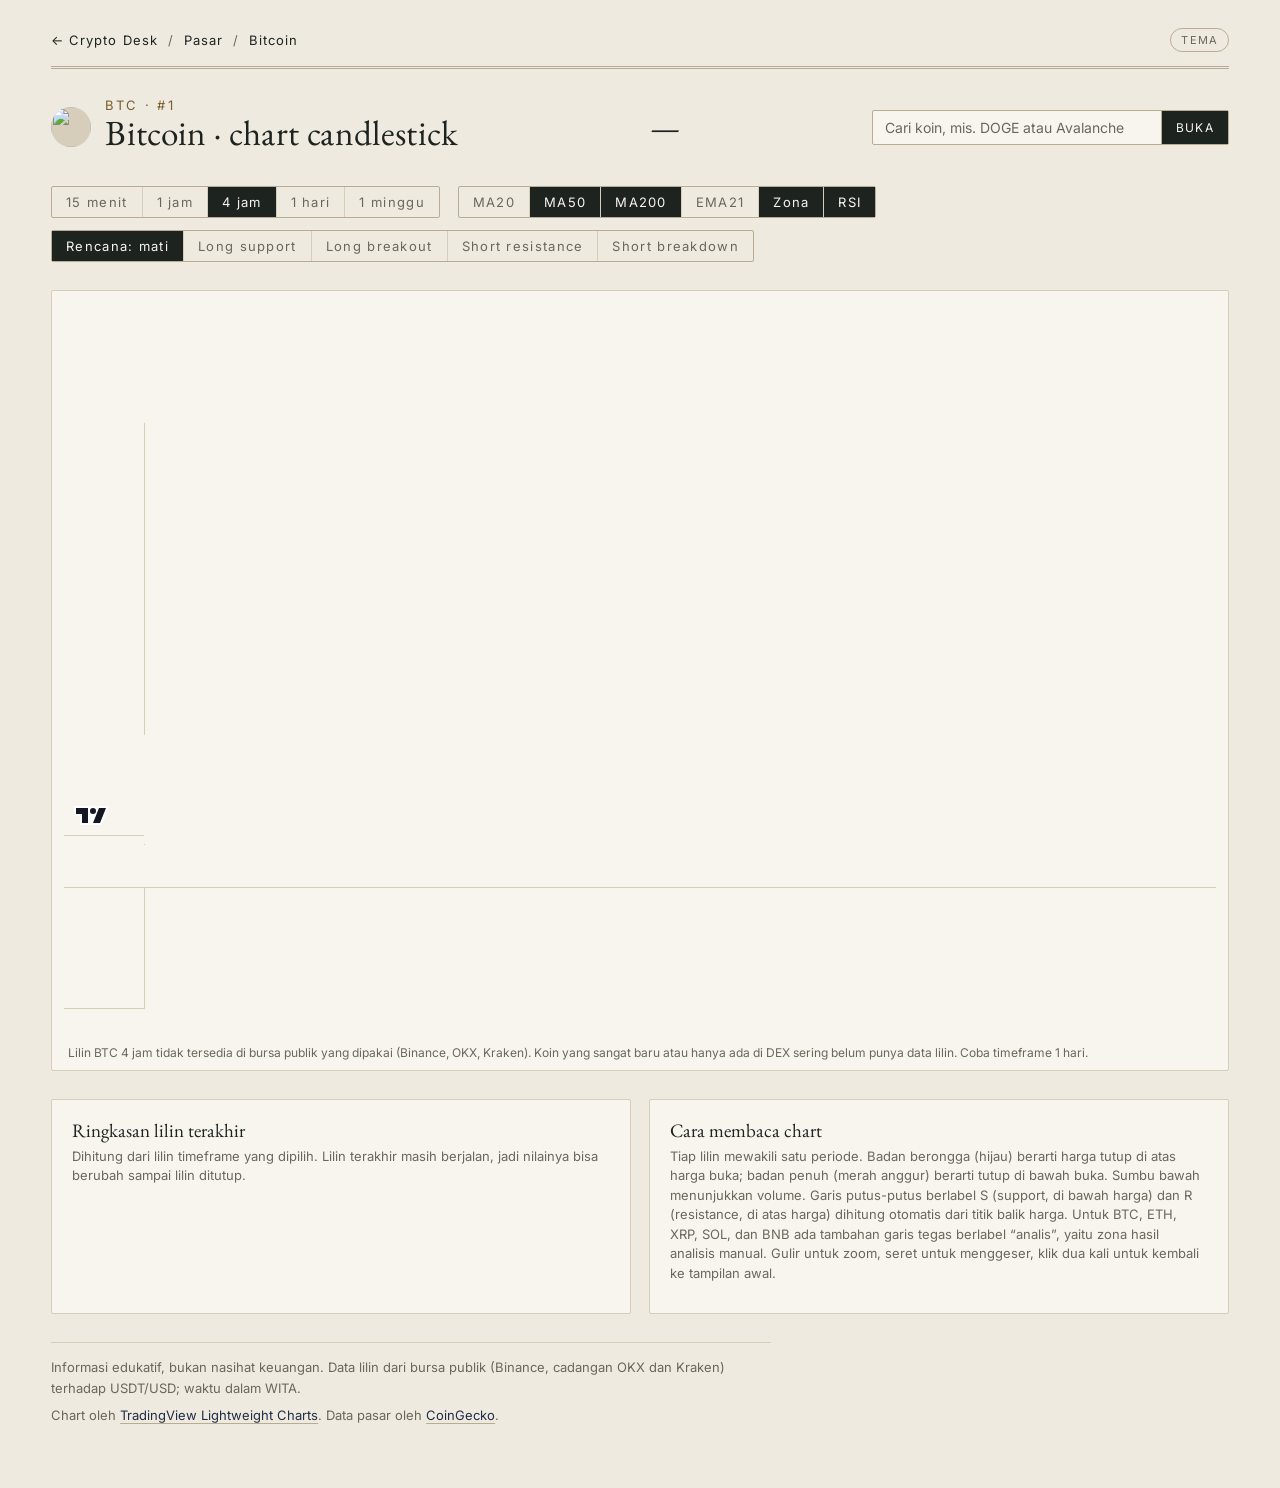
==== commit 08cba0cb: "Rencana trading futures: long/short, uji historis, konfluensi, profil risiko - assets/trade.js baru:" ====
--- a/chart.html
+++ b/chart.html
@@ -11,7 +11,7 @@
 <link rel="preconnect" href="https://fonts.googleapis.com">
 <link rel="preconnect" href="https://fonts.gstatic.com" crossorigin>
 <link href="https://fonts.googleapis.com/css2?family=EB+Garamond:wght@400;500&family=Inter:wght@400;500;600&display=swap" rel="stylesheet">
-<link rel="stylesheet" href="assets/style.css?v=6">
+<link rel="stylesheet" href="assets/style.css?v=7">
 <script>try { const t = localStorage.getItem('cd-theme'); if (t) document.documentElement.setAttribute('data-theme', t); } catch (e) {}</script>
 </head>
 <body>
@@ -54,7 +54,7 @@
         <button data-ind="ma20" aria-pressed="false">MA20</button><button data-ind="ma50" aria-pressed="true">MA50</button><button data-ind="ma200" aria-pressed="true">MA200</button><button data-ind="ema21" aria-pressed="false">EMA21</button><button data-ind="levels" aria-pressed="true">Zona</button><button data-ind="rsi" aria-pressed="true">RSI</button>
       </div>
       <div class="cd-seg" id="plan-seg" role="group" aria-label="Rencana trading di chart">
-        <button data-plan="off" aria-pressed="true">Rencana: mati</button><button data-plan="0" aria-pressed="false">Beli di support</button><button data-plan="1" aria-pressed="false">Beli breakout</button>
+        <button data-plan="off" aria-pressed="true">Rencana: mati</button><button data-plan="0" aria-pressed="false">Long support</button><button data-plan="1" aria-pressed="false">Long breakout</button><button data-plan="2" aria-pressed="false">Short resistance</button><button data-plan="3" aria-pressed="false">Short breakdown</button>
       </div>
     </div>
     <p class="cd-card-note cd-plan-legend" id="plan-legend" hidden></p>
@@ -85,8 +85,9 @@
   </div>
 </div>
 <script src="assets/vendor/lightweight-charts.standalone.production.js"></script>
-<script src="assets/core.js?v=6"></script>
-<script src="assets/analysis.js?v=6"></script>
-<script src="assets/chart.js?v=6"></script>
+<script src="assets/core.js?v=7"></script>
+<script src="assets/analysis.js?v=7"></script>
+<script src="assets/trade.js?v=7"></script>
+<script src="assets/chart.js?v=7"></script>
 </body>
 </html>
--- a/assets/style.css
+++ b/assets/style.css
@@ -284,3 +284,26 @@
 .cd-plan-legend { margin: -6px 0 0; }
 .cd-card > .cd-coin-head { flex-wrap: wrap; row-gap: 6px; }
 #fund-verdict, #sig-score, #verdict { white-space: normal; text-align: left; }
+
+/* ---------- v7: futures planner, backtest, risk profile ---------- */
+.cd-plan-controls { display: flex; gap: 8px 12px; flex-wrap: wrap; }
+.cd-plan-best { border: 1px solid var(--cd-rule-strong); border-left: 3px solid var(--cd-green); background: var(--cd-up-wash); padding: 12px 14px; font-size: var(--cds-font-size-body); line-height: 1.6; margin-bottom: 4px; }
+.cd-plan-best:empty { display: none; }
+.cd-plan-best strong { font-family: var(--cd-serif); font-weight: 500; font-size: 1.08rem; }
+.cd-side { display: inline-block; font-family: var(--cd-sans); font-size: 10.5px; font-weight: 600; letter-spacing: .12em; padding: 2px 7px; border-radius: 2px; vertical-align: middle; }
+.cd-side.long { background: var(--cd-up); color: var(--cd-paper); }
+.cd-side.short { background: var(--cd-down); color: var(--cd-paper); }
+.cd-setup.is-short { border-top-color: var(--cd-burgundy); }
+.cd-setup.is-long { border-top-color: var(--cd-green); }
+.cd-fut, .cd-bt { border-top: 1px solid var(--cd-rule); padding-top: 10px; }
+.cd-fut p, .cd-bt p { margin: 0 0 6px; font-size: var(--cds-font-size-caption); line-height: 1.55; }
+.cd-fut strong { font-family: var(--cd-serif); font-size: 1.05rem; font-weight: 500; margin-right: 6px; }
+.cd-bt-title { margin: 0 0 6px; font-family: var(--cd-serif); font-weight: 500; font-size: 1rem; color: var(--cd-ink); }
+.cd-conf summary { cursor: pointer; font-size: var(--cds-font-size-caption); color: var(--cd-navy); }
+.cd-conf summary:focus-visible { outline: 2px solid var(--cd-brass); outline-offset: 3px; }
+.cd-conf ul { list-style: none; margin: 8px 0 0; padding: 0; display: grid; gap: 4px; }
+.cd-conf li { display: grid; grid-template-columns: 1.2em 1fr auto; gap: 6px; font-size: 12.5px; line-height: 1.45; color: var(--cd-ink); }
+.cd-conf li .mk { font-weight: 700; }
+.cd-conf li.ok .mk { color: var(--cd-up); } .cd-conf li.no .mk { color: var(--cd-down); }
+.cd-conf li .pt { color: var(--cd-muted); font-variant-numeric: tabular-nums; }
+.cd-danger { border-left-color: var(--cd-down) !important; color: var(--cd-down) !important; }
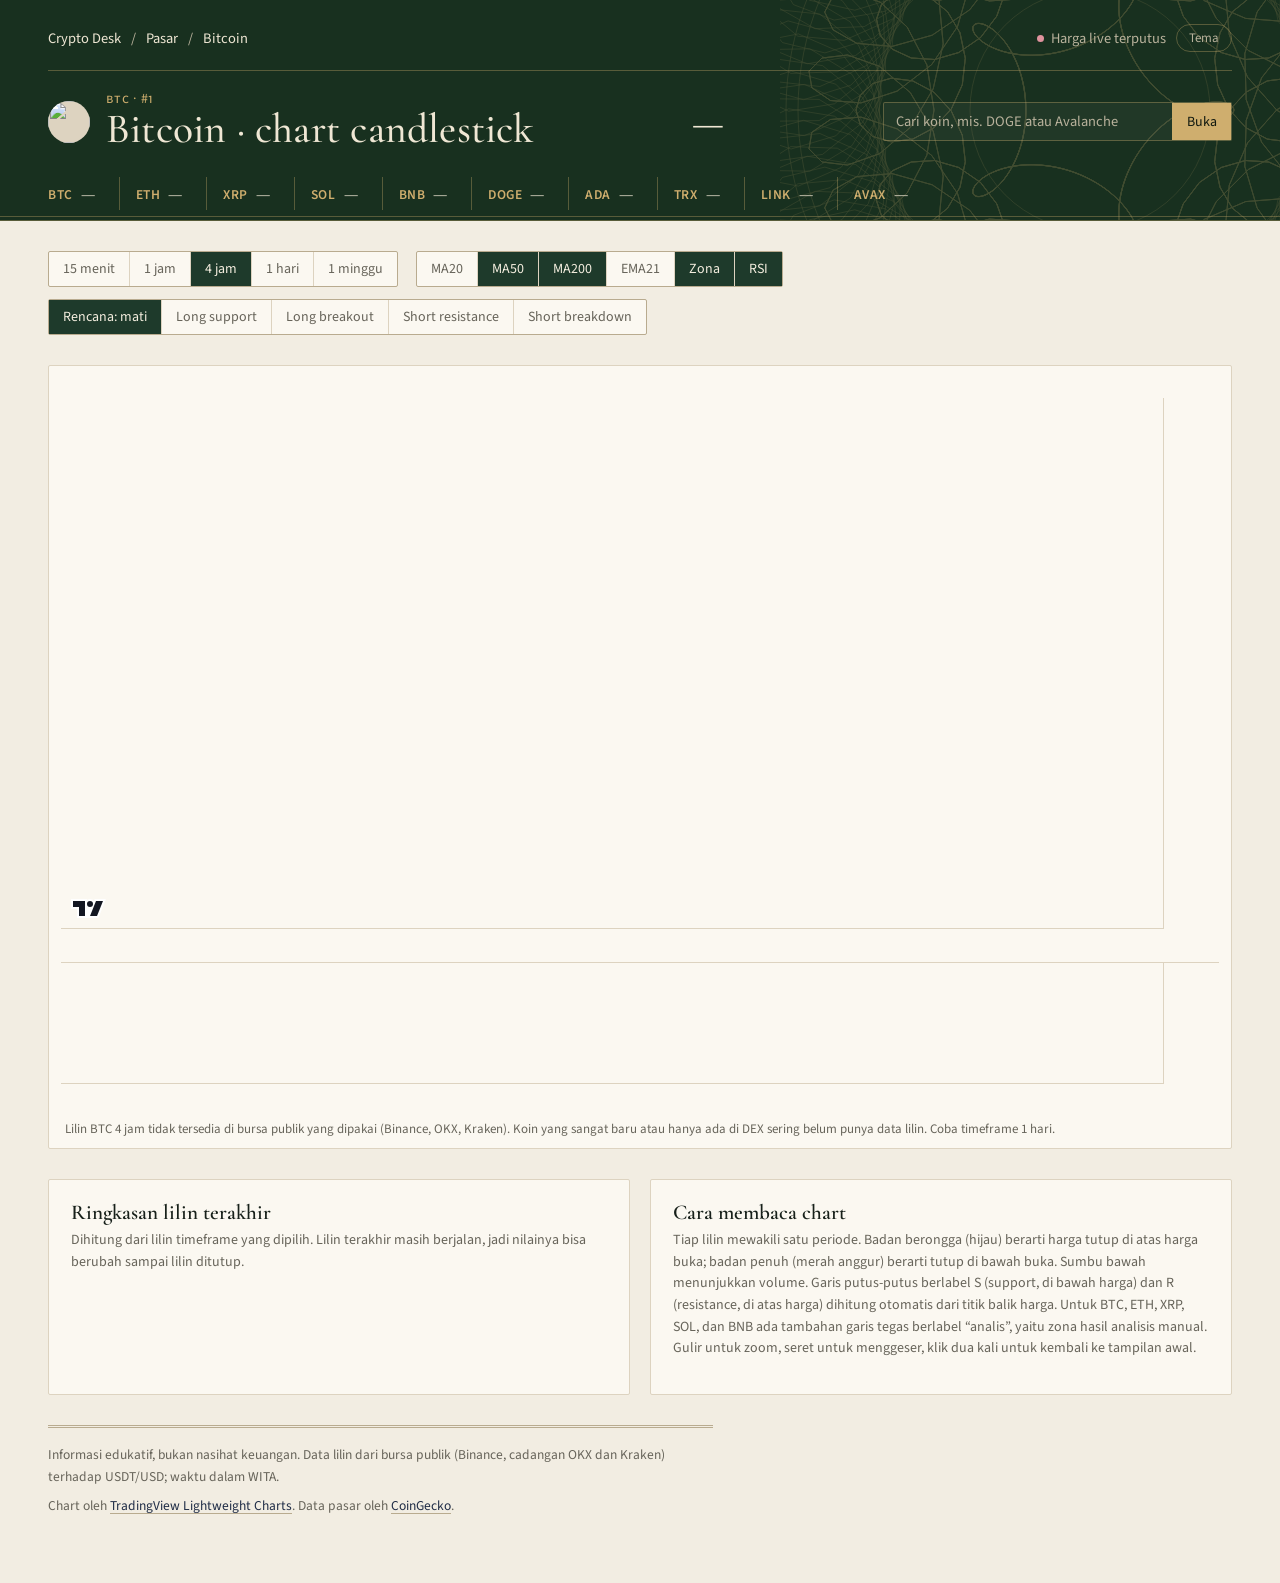
==== commit a167b8e0: "Crypto Desk v8: data realtime, analisis lebih detail, desain baru - Harga realtime via WebSocket Bin" ====
--- a/chart.html
+++ b/chart.html
@@ -5,47 +5,47 @@
 <meta name="viewport" content="width=device-width, initial-scale=1">
 <title>Chart · Crypto Desk</title>
 <meta name="description" content="Chart candlestick live untuk koin kripto populer: 15 menit, 1 jam, 4 jam, 1 hari, 1 minggu, dengan MA, volume, RSI, dan zona kunci.">
-<meta name="theme-color" content="#EFEADF" media="(prefers-color-scheme: light)">
-<meta name="theme-color" content="#111612" media="(prefers-color-scheme: dark)">
+<meta name="theme-color" content="#18301F">
 <link rel="icon" href="favicon.svg" type="image/svg+xml">
 <link rel="preconnect" href="https://fonts.googleapis.com">
 <link rel="preconnect" href="https://fonts.gstatic.com" crossorigin>
-<link href="https://fonts.googleapis.com/css2?family=EB+Garamond:wght@400;500&family=Inter:wght@400;500;600&display=swap" rel="stylesheet">
-<link rel="stylesheet" href="assets/style.css?v=7">
+<link href="https://fonts.googleapis.com/css2?family=Cormorant+Garamond:wght@500;600;700&family=Source+Sans+3:wght@400;500;600;700&display=swap" rel="stylesheet">
+<link rel="stylesheet" href="assets/style.css?v=8">
 <script>try { const t = localStorage.getItem('cd-theme'); if (t) document.documentElement.setAttribute('data-theme', t); } catch (e) {}</script>
 </head>
 <body>
 <div class="cd" id="crypto-desk">
+  <header class="cd-band cd-band-wide">
+    <svg class="cd-guilloche"></svg>
+    <div class="cd-band-hero">
+      <nav class="cd-crumbs" aria-label="Navigasi">
+        <a href="index.html">Crypto Desk</a><span aria-hidden="true">/</span><a href="index.html#pasar">Pasar</a><span aria-hidden="true">/</span><a id="crumb-coin" href="#">Detail koin</a>
+        <span class="cd-live wait" id="live" style="margin-left:auto"><i></i><span>Menyambung</span></span>
+        <button class="cd-theme" id="theme-btn" type="button" aria-label="Ganti tema terang atau gelap">Tema</button>
+      </nav>
+      <div class="cd-chart-head">
+        <div class="cd-chart-id">
+          <img id="coin-img" class="cd-coin-logo" alt="" width="42" height="42" hidden>
+          <div>
+            <p class="cd-eyebrow" id="coin-sym">—</p>
+            <h1 class="cd-title cd-title-sm" id="coin-name">Chart</h1>
+          </div>
+        </div>
+        <div class="cd-chart-price">
+          <strong id="last-price">—</strong>
+          <span id="last-chg" class="cd-chip">—</span>
+        </div>
+        <form class="cd-search" id="coin-form" role="search" autocomplete="off">
+          <label for="coin-input" class="cd-sr">Cari koin</label>
+          <input id="coin-input" list="coin-list" placeholder="Cari koin, mis. DOGE atau Avalanche" spellcheck="false">
+          <datalist id="coin-list"></datalist>
+          <button type="submit">Buka</button>
+        </form>
+      </div>
+    </div>
+    <div class="cd-strip" id="strip" aria-label="Harga realtime"></div>
+  </header>
   <div class="cd-wrap cd-wrap-wide">
-    <nav class="cd-crumbs" aria-label="Navigasi">
-      <a href="index.html">← Crypto Desk</a>
-      <span aria-hidden="true">/</span>
-      <a href="index.html#pasar">Pasar</a>
-      <span aria-hidden="true">/</span>
-      <a id="crumb-coin" href="#">Detail koin</a>
-      <button class="cd-theme" id="theme-btn" type="button" aria-label="Ganti tema terang atau gelap">Tema</button>
-    </nav>
-
-    <header class="cd-chart-head">
-      <div class="cd-chart-id">
-        <img id="coin-img" class="cd-coin-logo" alt="" width="40" height="40" hidden>
-        <div>
-          <p class="cd-eyebrow" id="coin-sym">—</p>
-          <h1 class="cd-title cd-title-sm" id="coin-name">Chart</h1>
-        </div>
-      </div>
-      <div class="cd-chart-price">
-        <strong id="last-price">—</strong>
-        <span id="last-chg" class="cd-chip">—</span>
-      </div>
-      <form class="cd-search" id="coin-form" role="search" autocomplete="off">
-        <label for="coin-input" class="cd-sr">Cari koin</label>
-        <input id="coin-input" list="coin-list" placeholder="Cari koin, mis. DOGE atau Avalanche" spellcheck="false">
-        <datalist id="coin-list"></datalist>
-        <button type="submit">Buka</button>
-      </form>
-    </header>
-
     <div class="cd-controls">
       <div class="cd-seg" id="tf-seg" role="group" aria-label="Timeframe">
         <button data-tf="15m" aria-pressed="false">15 menit</button><button data-tf="1h" aria-pressed="false">1 jam</button><button data-tf="4h" aria-pressed="true">4 jam</button><button data-tf="1day" aria-pressed="false">1 hari</button><button data-tf="1week" aria-pressed="false">1 minggu</button>
@@ -85,9 +85,10 @@
   </div>
 </div>
 <script src="assets/vendor/lightweight-charts.standalone.production.js"></script>
-<script src="assets/core.js?v=7"></script>
-<script src="assets/analysis.js?v=7"></script>
-<script src="assets/trade.js?v=7"></script>
-<script src="assets/chart.js?v=7"></script>
+<script src="assets/core.js?v=8"></script>
+<script src="assets/analysis.js?v=8"></script>
+<script src="assets/trade.js?v=8"></script>
+<script src="assets/live.js?v=8"></script>
+<script src="assets/chart.js?v=8"></script>
 </body>
 </html>
--- a/assets/style.css
+++ b/assets/style.css
@@ -1,309 +1,399 @@
-/* Crypto Desk — public site. Old-money palette: ledger cream, racing green, navy, burgundy, brass. */
+/* Crypto Desk v8 — private-bank ledger.
+ * Racing green letterhead with engraved guilloché, ivory paper, brass rules, bordeaux for losses.
+ * Type: Cormorant Garamond (display, figures) + Source Sans 3 (text, data). Labels in small caps, never tracked capitals. */
 :root {
-  --font-anthropic-serif: "EB Garamond", "Cormorant Garamond", Georgia, "Times New Roman", serif;
-  --font-anthropic-sans: "Inter", system-ui, -apple-system, "Segoe UI", Roboto, sans-serif;
-  --cds-font-size-caption: 13px; --cds-font-size-body: 15px; --cds-font-size-heading: 19px; --cds-font-size-title: 26px;
-  --cds-radius: 3px; --cds-pad-xs: 6px; --cds-pad-sm: 10px; --cds-dur-slow: 320ms; --cds-ease-out: cubic-bezier(.2,.7,.2,1);
-  --page-bg: #EFEADF; --color-fg: #1D2420; --color-fg-muted: #6B675C; --cds-text-secondary: #6B675C; --color-bad: #8A2F3C;
-  --cds-surface-popover: #FBF9F4; --cds-border: #D6CDBA; --cds-shadow-popover: 0 6px 24px rgba(29,36,32,.14);
-  --cds-chart-grid: #E0D8C6; --cds-chart-reference: #9C917B; --cds-chart-axis: #8E8572;
-  --skel-a: #E6DFD0; --skel-b: #F1ECE2;
+  --font-display: "Cormorant Garamond", "EB Garamond", Georgia, serif;
+  --font-text: "Source Sans 3", "Source Sans Pro", system-ui, -apple-system, "Segoe UI", sans-serif;
+  --fs-cap: 13px; --fs-body: 15.5px; --fs-h3: 1.32rem; --fs-h2: 1.85rem;
+  --cds-radius: 2px; --cds-dur-slow: 320ms; --cds-ease-out: cubic-bezier(.2,.7,.2,1);
+  --page-bg: #F2EDE2; --color-fg: #17201A; --color-fg-muted: #67645A; --cds-text-secondary: #67645A; --color-bad: #8C2E3B;
+  --cds-surface-popover: #FDFBF6; --cds-border: #D9CFBB; --cds-shadow-popover: 0 10px 30px rgba(23,32,26,.16);
+  --cds-chart-grid: #E4DBC9; --cds-chart-reference: #9D927B; --cds-chart-axis: #8C846F;
+  --skel-a: #E8E1D2; --skel-b: #F3EEE4;
   color-scheme: light;
 }
 @media (prefers-color-scheme: dark) { :root:not([data-theme="light"]) {
-  --page-bg: #111612; --color-fg: #ECE5D5; --color-fg-muted: #A49E8D; --cds-text-secondary: #A49E8D; --color-bad: #E0909C;
-  --cds-surface-popover: #1F2922; --cds-border: #3A473C; --cds-shadow-popover: 0 6px 24px rgba(0,0,0,.45);
-  --cds-chart-grid: #26302A; --cds-chart-reference: #6F7A6C; --cds-chart-axis: #7D8779; --skel-a: #1C241F; --skel-b: #243029;
-  color-scheme: dark;
+  --page-bg: #0E1511; --color-fg: #ECE4D3; --color-fg-muted: #A39D8C; --cds-text-secondary: #A39D8C; --color-bad: #E0939E;
+  --cds-surface-popover: #1A241D; --cds-border: #36443A; --cds-shadow-popover: 0 10px 30px rgba(0,0,0,.5);
+  --cds-chart-grid: #222D25; --cds-chart-reference: #6F7A6C; --cds-chart-axis: #7D8779; --skel-a: #18211B; --skel-b: #212C24; color-scheme: dark;
 } }
 :root[data-theme="dark"] {
-  --page-bg: #111612; --color-fg: #ECE5D5; --color-fg-muted: #A49E8D; --cds-text-secondary: #A49E8D; --color-bad: #E0909C;
-  --cds-surface-popover: #1F2922; --cds-border: #3A473C; --cds-shadow-popover: 0 6px 24px rgba(0,0,0,.45);
-  --cds-chart-grid: #26302A; --cds-chart-reference: #6F7A6C; --cds-chart-axis: #7D8779; --skel-a: #1C241F; --skel-b: #243029;
-  color-scheme: dark;
+  --page-bg: #0E1511; --color-fg: #ECE4D3; --color-fg-muted: #A39D8C; --cds-text-secondary: #A39D8C; --color-bad: #E0939E;
+  --cds-surface-popover: #1A241D; --cds-border: #36443A; --cds-shadow-popover: 0 10px 30px rgba(0,0,0,.5);
+  --cds-chart-grid: #222D25; --cds-chart-reference: #6F7A6C; --cds-chart-axis: #7D8779; --skel-a: #18211B; --skel-b: #212C24; color-scheme: dark;
+}
+.cd {
+  --cd-canvas: #F2EDE2; --cd-paper: #FBF8F1; --cd-paper-2: #F6F1E6; --cd-ink: #17201A; --cd-muted: #67645A; --cd-rule: #DDD3C0; --cd-rule-strong: #B9AB8F;
+  --cd-green: #1E3A2B; --cd-navy: #1F2C46; --cd-burgundy: #6C2333; --cd-brass: #8A6A2E; --cd-slate: #5C6264;
+  --cd-up: #2C5A41; --cd-down: #8C2E3B; --cd-up-wash: rgba(44,90,65,.09); --cd-down-wash: rgba(140,46,59,.08); --cd-brass-wash: rgba(138,106,46,.10);
+  --cd-band: #18301F; --cd-band-ink: #EFE7D4; --cd-band-muted: #B9B29C; --cd-band-gold: #CFAE6E; --cd-band-rule: rgba(207,174,110,.35);
+  --cd-serif: var(--font-display); --cd-sans: var(--font-text);
+  background: var(--cd-canvas); color: var(--cd-ink); font-family: var(--cd-sans); font-size: var(--fs-body); min-height: 100vh;
+}
+@media (prefers-color-scheme: dark) { :root:not([data-theme="light"]) .cd {
+  --cd-canvas: #0E1511; --cd-paper: #151E18; --cd-paper-2: #19231C; --cd-ink: #ECE4D3; --cd-muted: #A39D8C; --cd-rule: #27332B; --cd-rule-strong: #435141;
+  --cd-green: #8DB59A; --cd-navy: #9DB0CF; --cd-burgundy: #D18A97; --cd-brass: #D2B272; --cd-slate: #A9AEB0;
+  --cd-up: #8CC2A2; --cd-down: #E0939E; --cd-up-wash: rgba(140,194,162,.11); --cd-down-wash: rgba(224,147,158,.10); --cd-brass-wash: rgba(210,178,114,.12);
+  --cd-band: #0A100C; --cd-band-ink: #EFE7D4; --cd-band-muted: #9D9784; --cd-band-gold: #D2B272; --cd-band-rule: rgba(210,178,114,.28);
+} }
+:root[data-theme="dark"] .cd {
+  --cd-canvas: #0E1511; --cd-paper: #151E18; --cd-paper-2: #19231C; --cd-ink: #ECE4D3; --cd-muted: #A39D8C; --cd-rule: #27332B; --cd-rule-strong: #435141;
+  --cd-green: #8DB59A; --cd-navy: #9DB0CF; --cd-burgundy: #D18A97; --cd-brass: #D2B272; --cd-slate: #A9AEB0;
+  --cd-up: #8CC2A2; --cd-down: #E0939E; --cd-up-wash: rgba(140,194,162,.11); --cd-down-wash: rgba(224,147,158,.10); --cd-brass-wash: rgba(210,178,114,.12);
+  --cd-band: #0A100C; --cd-band-ink: #EFE7D4; --cd-band-muted: #9D9784; --cd-band-gold: #D2B272; --cd-band-rule: rgba(210,178,114,.28);
 }
 *, *::before, *::after { box-sizing: border-box; }
 [hidden] { display: none !important; }
 html, body { margin: 0; background: var(--page-bg); }
 body { -webkit-font-smoothing: antialiased; text-rendering: optimizeLegibility; overflow-x: hidden; }
+.sc, .lbl, .cd-eyebrow, .cd-ind dt, .cd-kv dt, .cd-macro-label, .cd-stamp, .cd-list-meta .src, .cd-news-meta .src {
+  font-variant-caps: all-small-caps; letter-spacing: .055em; text-transform: none;
+}
 .dash-skeleton { background: linear-gradient(90deg, var(--skel-a) 25%, var(--skel-b) 50%, var(--skel-a) 75%); background-size: 200% 100%; border-radius: 2px; color: transparent !important; }
 @media (prefers-reduced-motion: no-preference) { .dash-skeleton { animation: skel 1.4s ease-in-out infinite; } @keyframes skel { from { background-position: 200% 0; } to { background-position: -200% 0; } } }
-.cd-live { display: inline-flex; align-items: center; gap: 6px; margin-top: 4px; }
-.cd-live i { width: 7px; height: 7px; border-radius: 50%; background: var(--cd-up); display: inline-block; }
-.cd-live.off i { background: var(--cd-down); }
-.cd-live.wait i { background: var(--cd-brass); }
-.cd-theme { appearance: none; background: none; border: 1px solid var(--cd-rule-strong); color: var(--cd-muted); border-radius: 999px; padding: 4px 10px; font: inherit; font-size: 11px; letter-spacing: .1em; text-transform: uppercase; cursor: pointer; margin-top: 8px; }
+
+/* ---------- letterhead band ---------- */
+.cd-band { position: relative; overflow: hidden; background: var(--cd-band); color: var(--cd-band-ink); border-bottom: 1px solid var(--cd-band-rule); }
+.cd-band::after { content: ""; position: absolute; left: 0; right: 0; bottom: 3px; border-bottom: 1px solid var(--cd-band-rule); pointer-events: none; }
+.cd-guilloche { position: absolute; right: -120px; top: 50%; width: 620px; height: 620px; transform: translateY(-50%); color: var(--cd-band-gold); opacity: .22; pointer-events: none; }
+.cd-band-in { position: relative; max-width: 1280px; margin: 0 auto; padding: 26px clamp(16px, 4vw, 48px) 18px; display: grid; grid-template-columns: auto 1fr auto; gap: 18px 24px; align-items: center; }
+.cd-crest { width: 62px; height: 62px; color: var(--cd-band-gold); flex: none; }
+.cd-band .cd-eyebrow { color: var(--cd-band-gold); margin: 0; font-size: 14px; }
+.cd-band .cd-title { color: var(--cd-band-ink); }
+.cd-title { margin: 0 0 4px; font-family: var(--cd-serif); font-weight: 500; font-size: clamp(2.2rem, 4.6vw, 3.3rem); line-height: 1; letter-spacing: .005em; }
+.cd-title-sm { font-size: clamp(1.9rem, 3.6vw, 2.6rem); }
+.cd-takeaway { margin: 6px 0 0; max-width: 72ch; color: var(--cd-band-muted); font-size: var(--fs-body); line-height: 1.6; text-wrap: pretty; }
+.cd-takeaway b { color: var(--cd-band-ink); font-weight: 600; }
+.cd-band-side { display: grid; gap: 8px; justify-items: end; text-align: right; font-size: var(--fs-cap); color: var(--cd-band-muted); }
+.cd-band-side strong { display: block; font-family: var(--cd-serif); font-weight: 500; font-size: 1.35rem; color: var(--cd-band-ink); }
+.cd-band .cd-theme { border-color: var(--cd-band-rule); color: var(--cd-band-muted); }
+.cd-band .cd-theme:hover { color: var(--cd-band-ink); border-color: var(--cd-band-gold); }
+@media (max-width: 760px) { .cd-band-in { grid-template-columns: auto 1fr; } .cd-band-side { grid-column: 1 / -1; justify-items: start; text-align: left; grid-auto-flow: column; align-items: center; justify-content: start; gap: 12px; } .cd-crest { width: 46px; height: 46px; } .cd-guilloche { width: 420px; height: 420px; right: -170px; } }
+
+/* live ticker strip */
+.cd-strip { position: relative; display: flex; gap: 0; overflow-x: auto; scrollbar-width: none; max-width: 1280px; margin: 0 auto; padding: 0 clamp(16px, 4vw, 48px) 10px; }
+.cd-strip::-webkit-scrollbar { display: none; }
+.cd-tick { display: inline-flex; align-items: baseline; gap: 8px; padding: 6px 16px 6px 0; margin-right: 16px; border-right: 1px solid var(--cd-band-rule); color: var(--cd-band-ink); text-decoration: none; white-space: nowrap; font-variant-numeric: tabular-nums; font-size: 13.5px; }
+.cd-tick:last-child { border-right: 0; }
+.cd-tick-s { color: var(--cd-band-gold); font-weight: 600; letter-spacing: .04em; }
+.cd-tick-p { font-family: var(--cd-serif); font-size: 1.08rem; font-weight: 500; }
+.cd-tick-c.cd-pos { color: #A9D3B8; } .cd-tick-c.cd-neg { color: #EAA4AE; }
+.cd-tick:hover .cd-tick-s, .cd-tick:focus-visible .cd-tick-s { text-decoration: underline; text-underline-offset: 3px; }
+.cd-tick:focus-visible { outline: 2px solid var(--cd-band-gold); outline-offset: 2px; }
+@media (prefers-reduced-motion: no-preference) {
+  .tick-up { animation: tUp .9s ease-out; } .tick-down { animation: tDn .9s ease-out; }
+  @keyframes tUp { from { color: #7FCF9C; } } @keyframes tDn { from { color: #F08C9A; } }
+}
+.cd-live { display: inline-flex; align-items: center; gap: 7px; }
+.cd-live i { width: 7px; height: 7px; border-radius: 50%; background: #7FBF96; display: inline-block; box-shadow: 0 0 0 3px rgba(127,191,150,.18); }
+.cd-live.off i { background: #E0939E; box-shadow: none; } .cd-live.wait i { background: var(--cd-band-gold, #CFAE6E); box-shadow: none; }
+.cd-theme { appearance: none; background: none; border: 1px solid var(--cd-rule-strong); color: var(--cd-muted); border-radius: 999px; padding: 4px 12px; font: inherit; font-size: 13px; cursor: pointer; }
 .cd-theme:hover { color: var(--cd-ink); }
 .cd-theme:focus-visible { outline: 2px solid var(--cd-brass); outline-offset: 3px; }
-.cd-stamp { font-size: 10.5px; letter-spacing: .1em; text-transform: uppercase; color: var(--cd-brass); margin-left: 6px; white-space: nowrap; }
-.cd-foot a { color: var(--cd-navy); text-underline-offset: 3px; text-decoration-color: var(--cd-rule-strong); }
-.cd-foot p { margin: 0 0 6px; }
-
-/* Layout: a private-bank ledger — crest masthead, double rule, tabbed folios, hairline tables. */
-.cd {
-  --cd-canvas: #EFEADF; --cd-paper: #F8F5EE; --cd-ink: #1D2420; --cd-muted: #6B675C; --cd-rule: #D6CDBA; --cd-rule-strong: #B9AC92;
-  --cd-green: #24432F; --cd-navy: #1F2D47; --cd-burgundy: #6F2534; --cd-brass: #7A5E2C; --cd-slate: #5E6366;
-  --cd-up: #2E5B43; --cd-down: #8A2F3C; --cd-up-wash: rgba(46,91,67,.10); --cd-down-wash: rgba(138,47,60,.09); --cd-brass-wash: rgba(147,115,58,.12);
-  --cd-serif: var(--font-anthropic-serif); --cd-sans: var(--font-anthropic-sans);
-  background: var(--cd-canvas); color: var(--cd-ink); font-family: var(--cd-sans);
-  padding-inline: clamp(16px, 4vw, 52px); padding-block: 28px 56px; min-height: 100vh;
-}
-@media (prefers-color-scheme: dark) { :root:not([data-theme="light"]) .cd {
-  --cd-canvas: #111612; --cd-paper: #18201B; --cd-ink: #ECE5D5; --cd-muted: #A49E8D; --cd-rule: #2E3A30; --cd-rule-strong: #4A5848;
-  --cd-green: #86AF94; --cd-navy: #93A7C8; --cd-burgundy: #CF8592; --cd-brass: #D2AF6C; --cd-slate: #A9AEB0;
-  --cd-up: #8CC0A1; --cd-down: #E0909C; --cd-up-wash: rgba(140,192,161,.12); --cd-down-wash: rgba(224,144,156,.11); --cd-brass-wash: rgba(210,175,108,.13);
-} }
-:root[data-theme="dark"] .cd {
-  --cd-canvas: #111612; --cd-paper: #18201B; --cd-ink: #ECE5D5; --cd-muted: #A49E8D; --cd-rule: #2E3A30; --cd-rule-strong: #4A5848;
-  --cd-green: #86AF94; --cd-navy: #93A7C8; --cd-burgundy: #CF8592; --cd-brass: #D2AF6C; --cd-slate: #A9AEB0;
-  --cd-up: #8CC0A1; --cd-down: #E0909C; --cd-up-wash: rgba(140,192,161,.12); --cd-down-wash: rgba(224,144,156,.11); --cd-brass-wash: rgba(210,175,108,.13);
-}
-.cd-wrap { max-width: 1240px; margin-inline: auto; display: grid; gap: 28px; }
-.cd-head { display: grid; grid-template-columns: auto 1fr auto; gap: 20px; align-items: center; padding-bottom: 18px; border-bottom: 3px double var(--cd-rule-strong); }
-.cd-crest { width: 64px; height: 64px; color: var(--cd-brass); }
-.cd-eyebrow { margin: 0; font-size: var(--cds-font-size-caption); letter-spacing: .18em; text-transform: uppercase; color: var(--cd-brass); }
-.cd-title { margin: 2px 0 6px; font-family: var(--cd-serif); font-weight: 400; font-size: clamp(2rem, 4.2vw, 2.9rem); letter-spacing: .01em; line-height: 1.05; color: var(--cd-ink); }
-.cd-takeaway { margin: 0; max-width: 68ch; color: var(--cd-muted); font-size: var(--cds-font-size-body); line-height: 1.55; text-wrap: pretty; }
-.cd-takeaway b { color: var(--cd-ink); font-weight: 600; }
-.cd-asof { text-align: right; font-size: var(--cds-font-size-caption); color: var(--cd-muted); letter-spacing: .06em; line-height: 1.6; }
-.cd-asof strong { display: block; font-family: var(--cd-serif); font-weight: 400; font-size: var(--cds-font-size-heading); color: var(--cd-ink); letter-spacing: 0; }
-@media (max-width: 720px) { .cd-head { grid-template-columns: auto 1fr; } .cd-asof { grid-column: 1 / -1; text-align: left; } .cd-crest { width: 48px; height: 48px; } }
-
-.cd-tabs { display: flex; gap: 4px 22px; flex-wrap: wrap; border-bottom: 1px solid var(--cd-rule); margin-top: -12px; }
-.cd-tab { appearance: none; background: none; border: 0; border-bottom: 2px solid transparent; padding: 10px 0 9px; cursor: pointer;
-  font: inherit; font-size: var(--cds-font-size-caption); letter-spacing: .14em; text-transform: uppercase; color: var(--cd-muted); }
+
+/* ---------- navigation ---------- */
+.cd-nav { position: sticky; top: 0; z-index: 20; background: color-mix(in srgb, var(--cd-canvas) 92%, transparent); backdrop-filter: blur(8px); -webkit-backdrop-filter: blur(8px); border-bottom: 1px solid var(--cd-rule); }
+.cd-nav-in { max-width: 1280px; margin: 0 auto; padding: 0 clamp(16px, 4vw, 48px); display: flex; align-items: center; gap: 4px 26px; overflow-x: auto; scrollbar-width: none; }
+.cd-nav-in::-webkit-scrollbar { display: none; }
+.cd-tab { appearance: none; background: none; border: 0; border-bottom: 2px solid transparent; padding: 13px 0 11px; cursor: pointer; font: inherit; font-size: 16px; color: var(--cd-muted); white-space: nowrap; }
 .cd-tab:hover { color: var(--cd-ink); }
 .cd-tab[aria-selected="true"] { color: var(--cd-ink); border-bottom-color: var(--cd-brass); }
 .cd-tab:focus-visible, .cd-seg button:focus-visible, .cd a:focus-visible { outline: 2px solid var(--cd-brass); outline-offset: 3px; }
-
-.cd-page { display: grid; gap: 22px; }
-.cd-section-title { margin: 6px 0 0; font-family: var(--cd-serif); font-weight: 400; font-size: var(--cds-font-size-title); color: var(--cd-ink); text-wrap: balance; }
-.cd-section-note { margin: 2px 0 0; color: var(--cd-muted); font-size: var(--cds-font-size-caption); max-width: 75ch; }
-.cd-grid { display: grid; gap: 18px; grid-template-columns: repeat(auto-fit, minmax(min(100%, 22rem), 1fr)); }
-.cd-grid-coins { display: grid; gap: 14px; grid-template-columns: repeat(auto-fit, minmax(min(100%, 13.5rem), 1fr)); }
-.cd-card { background: var(--cd-paper); border: 1px solid var(--cd-rule); border-radius: 2px; padding: 18px 20px; min-width: 0; position: relative; }
-.cd-card-title { margin: 0; font-family: var(--cd-serif); font-weight: 400; font-size: var(--cds-font-size-heading); color: var(--cd-ink); }
-.cd-card-note { margin: 4px 0 12px; color: var(--cd-muted); font-size: var(--cds-font-size-caption); line-height: 1.5; }
-
-.cd-coin { display: grid; gap: 10px; border-top: 3px solid var(--coin, var(--cd-brass)); }
+.cd-crumbs { display: flex; align-items: center; gap: 10px; flex-wrap: nowrap; font-size: 14.5px; color: var(--cd-muted); padding: 12px 0; white-space: nowrap; }
+.cd-crumbs a { color: var(--cd-ink); text-decoration: none; }
+.cd-crumbs a:hover { text-decoration: underline; text-underline-offset: 3px; }
+.cd-crumbs .cd-theme { margin-left: auto; }
+.cd-toc { display: flex; gap: 6px 20px; flex-wrap: nowrap; overflow-x: auto; scrollbar-width: none; font-size: 14.5px; padding: 12px 0; margin-left: auto; }
+.cd-toc a { color: var(--cd-muted); text-decoration: none; white-space: nowrap; }
+.cd-toc a:hover { color: var(--cd-ink); }
+
+/* ---------- layout ---------- */
+.cd-wrap { max-width: 1280px; margin-inline: auto; display: grid; gap: 30px; padding: 30px clamp(16px, 4vw, 48px) 60px; }
+.cd-wrap-wide { max-width: 1440px; }
+.cd-page { display: grid; gap: 26px; scroll-margin-top: 64px; }
+.cd-section-head { display: flex; justify-content: space-between; align-items: end; gap: 10px 20px; flex-wrap: wrap; border-bottom: 1px solid var(--cd-rule-strong); padding-bottom: 10px; }
+.cd-section-title { margin: 0; font-family: var(--cd-serif); font-weight: 500; font-size: var(--fs-h2); line-height: 1.1; color: var(--cd-ink); text-wrap: balance; }
+.cd-section-note { margin: 4px 0 0; color: var(--cd-muted); font-size: 14.5px; line-height: 1.55; max-width: 78ch; }
+.cd-grid { display: grid; gap: 20px; grid-template-columns: repeat(auto-fit, minmax(min(100%, 23rem), 1fr)); }
+.cd-grid-3 { display: grid; gap: 20px; grid-template-columns: repeat(auto-fit, minmax(min(100%, 17rem), 1fr)); }
+.cd-grid-coins { display: grid; gap: 14px; grid-template-columns: repeat(5, minmax(0, 1fr)); }
+@media (max-width: 1180px) { .cd-grid-coins { grid-template-columns: repeat(3, minmax(0, 1fr)); } }
+@media (max-width: 820px) { .cd-grid-coins { grid-template-columns: repeat(2, minmax(0, 1fr)); } }
+@media (max-width: 520px) { .cd-grid-coins { grid-template-columns: 1fr; } }
+.cd-card { background: var(--cd-paper); border: 1px solid var(--cd-rule); border-radius: 2px; padding: 20px 22px; min-width: 0; position: relative; scroll-margin-top: 70px; }
+.cd-card-title { margin: 0; font-family: var(--cd-serif); font-weight: 600; font-size: var(--fs-h3); line-height: 1.2; color: var(--cd-ink); }
+.cd-card-note { margin: 5px 0 14px; color: var(--cd-muted); font-size: 14px; line-height: 1.55; max-width: 80ch; }
+.cd-stamp { font-size: 13px; color: var(--cd-brass); margin-left: 8px; white-space: nowrap; font-family: var(--cd-sans); font-weight: 400; }
+.cd-eyebrow { margin: 0; font-size: 14px; color: var(--cd-brass); }
+
+/* ---------- ledger: the market brief row ---------- */
+.cd-ledger { display: grid; grid-template-columns: repeat(auto-fit, minmax(min(100%, 11.5rem), 1fr)); border-top: 1px solid var(--cd-rule-strong); border-bottom: 1px solid var(--cd-rule-strong); }
+.cd-ledger > div { padding: 14px 16px 14px 0; border-right: 1px solid var(--cd-rule); display: grid; gap: 3px; align-content: start; }
+.cd-ledger > div + div { padding-left: 16px; }
+.cd-ledger > div:last-child { border-right: 0; }
+.cd-ledger .v { font-family: var(--cd-serif); font-size: 1.7rem; font-weight: 500; line-height: 1.05; font-variant-numeric: lining-nums tabular-nums; }
+.cd-ledger .s { font-size: 13.5px; color: var(--cd-muted); line-height: 1.45; }
+@media (max-width: 560px) { .cd-ledger > div { border-right: 0; border-bottom: 1px solid var(--cd-rule); padding-left: 0 !important; } .cd-ledger > div:last-child { border-bottom: 0; } }
+.cd-verdict { background: var(--cd-paper); border: 1px solid var(--cd-rule-strong); border-left: 4px solid var(--cd-green); padding: 16px 20px; display: grid; gap: 8px; }
+.cd-verdict.bear { border-left-color: var(--cd-burgundy); } .cd-verdict.flat { border-left-color: var(--cd-brass); }
+.cd-verdict h3 { margin: 0; font-family: var(--cd-serif); font-weight: 600; font-size: 1.45rem; }
+.cd-verdict p { margin: 0; line-height: 1.65; max-width: 90ch; }
+.cd-verdict ul { margin: 0; padding-left: 18px; display: grid; gap: 4px; line-height: 1.55; }
+
+/* ---------- coin cards ---------- */
+.cd-coin { display: grid; gap: 10px; padding: 18px 16px; align-content: start; border-top: 3px solid var(--coin, var(--cd-brass)); }
 .cd-coin-head { display: flex; justify-content: space-between; align-items: baseline; gap: 8px; }
-.cd-coin-name { font-family: var(--cd-serif); font-size: var(--cds-font-size-heading); }
-.cd-coin-sym { font-size: var(--cds-font-size-caption); letter-spacing: .14em; color: var(--cd-muted); }
-.cd-price { font-family: var(--cd-serif); font-weight: 400; font-size: 1.85rem; line-height: 1; font-variant-numeric: lining-nums tabular-nums; }
+.cd-coin-name { font-family: var(--cd-serif); font-weight: 600; font-size: 1.3rem; }
+.cd-coin-sym { font-size: 13px; color: var(--cd-muted); letter-spacing: .04em; }
+.cd-price { font-family: var(--cd-serif); font-weight: 500; font-size: 2.05rem; line-height: 1; font-variant-numeric: lining-nums tabular-nums; }
 .cd-chips { display: flex; gap: 6px; flex-wrap: wrap; }
-.cd-chip { font-size: 11px; letter-spacing: .08em; text-transform: uppercase; padding: 2px 8px; border: 1px solid var(--cd-rule-strong); border-radius: 999px; color: var(--cd-muted); white-space: nowrap; }
+.cd-chip { font-size: 13px; padding: 1px 9px 2px; border: 1px solid var(--cd-rule-strong); border-radius: 999px; color: var(--cd-muted); white-space: nowrap; line-height: 1.5; }
 .cd-chip.up { color: var(--cd-up); border-color: var(--cd-up); background: var(--cd-up-wash); }
 .cd-chip.down { color: var(--cd-down); border-color: var(--cd-down); background: var(--cd-down-wash); }
 .cd-chip.flat { color: var(--cd-brass); border-color: var(--cd-brass); background: var(--cd-brass-wash); }
-.cd-kv { display: grid; grid-template-columns: repeat(3, 1fr); gap: 4px 8px; margin: 0; }
-.cd-kv dt { font-size: 10.5px; letter-spacing: .1em; text-transform: uppercase; color: var(--cd-muted); }
-.cd-kv dd { margin: 0; font-variant-numeric: tabular-nums; font-size: var(--cds-font-size-body); }
+.cd-kv { display: grid; grid-template-columns: repeat(3, 1fr); gap: 6px 8px; margin: 0; }
+.cd-kv dt { font-size: 13px; color: var(--cd-muted); }
+.cd-kv dd { margin: 0; font-variant-numeric: tabular-nums; font-size: 14.5px; }
 .cd-pos { color: var(--cd-up); } .cd-neg { color: var(--cd-down); }
-.cd-coin-foot { border-top: 1px solid var(--cd-rule); padding-top: 9px; font-size: var(--cds-font-size-caption); color: var(--cd-muted); line-height: 1.5; display: grid; gap: 4px; }
-.cd-coin-foot span.v { color: var(--cd-ink); font-variant-numeric: tabular-nums; }
-
+.cd-coin-foot { border-top: 1px solid var(--cd-rule); padding-top: 10px; font-size: 13.5px; color: var(--cd-muted); line-height: 1.55; display: grid; gap: 4px; }
+.cd-coin-foot span.v, .cd-coin-foot b { color: var(--cd-ink); font-variant-numeric: tabular-nums; font-weight: 500; }
+.cd-mtf { display: grid; grid-template-columns: repeat(4, 1fr); gap: 0; border: 1px solid var(--cd-rule); }
+.cd-mtf > div { min-width: 0; overflow-wrap: anywhere; padding: 5px 3px; text-align: center; border-right: 1px solid var(--cd-rule); font-size: 12.5px; line-height: 1.3; }
+.cd-mtf > div:last-child { border-right: 0; }
+.cd-mtf .t { display: block; color: var(--cd-muted); font-size: 12px; }
+.cd-mtf .up { color: var(--cd-up); background: var(--cd-up-wash); } .cd-mtf .down { color: var(--cd-down); background: var(--cd-down-wash); } .cd-mtf .flat { color: var(--cd-brass); }
+
+/* ---------- charts ---------- */
 .cd-chart { width: 100%; min-height: 320px; position: relative; }
 .cd-chart.short { min-height: 200px; }
+.cd-chart.tiny { min-height: 46px; }
 .cd-chart svg { display: block; overflow: visible; }
 .cd-chart text { font-family: var(--cd-sans); }
-.cd-tip { position: absolute; pointer-events: none; background: var(--cds-surface-popover); border: 1px solid var(--cds-border); border-radius: var(--cds-radius);
-  box-shadow: var(--cds-shadow-popover); padding: var(--cds-pad-xs) var(--cds-pad-sm); font-size: var(--cds-font-size-caption); color: var(--color-fg); min-width: 150px; z-index: 3; }
+.cd-tip { position: absolute; pointer-events: none; background: var(--cds-surface-popover); border: 1px solid var(--cds-border); border-radius: var(--cds-radius); box-shadow: var(--cds-shadow-popover); padding: 6px 10px; font-size: 13px; color: var(--color-fg); min-width: 150px; z-index: 3; }
 .cd-tip .d { color: var(--cds-text-secondary); margin-bottom: 3px; }
 .cd-tip .r { display: flex; align-items: center; gap: 6px; justify-content: space-between; font-variant-numeric: tabular-nums; }
 .cd-tip .r i { width: 8px; height: 8px; border-radius: 50%; display: inline-block; margin-right: 4px; }
-
-.cd-seg { display: flex; gap: 0; flex-wrap: wrap; border: 1px solid var(--cd-rule-strong); border-radius: 2px; width: fit-content; max-width: 100%; }
-.cd-seg button { appearance: none; border: 0; background: none; font: inherit; font-size: var(--cds-font-size-caption); letter-spacing: .1em; padding: 7px 14px; color: var(--cd-muted); cursor: pointer; border-right: 1px solid var(--cd-rule); }
+.cd-spark { position: relative; height: 70px; margin-bottom: 14px; }
+.cd-spark svg { width: 100%; height: 70px; display: block; }
+.cd-spark-cap { position: absolute; right: 0; top: -2px; font-size: 12px; color: var(--cd-muted); background: var(--cd-paper); padding-left: 6px; }
+.cd-chart-card { padding: 12px 12px 10px; }
+.cd-lwc { width: 100%; height: min(62vh, 560px); min-height: 340px; }
+.cd-lwc.mid { height: 440px; min-height: 300px; }
+.cd-lwc-rsi { height: 150px; min-height: 120px; margin-top: 6px; border-top: 1px solid var(--cd-rule); }
+.cd-legend { display: flex; flex-wrap: wrap; gap: 4px 14px; font-size: 13px; font-variant-numeric: tabular-nums; color: var(--cd-muted); min-height: 20px; padding: 2px 4px 8px; }
+.cd-legend b { font-weight: 600; color: var(--cd-ink); }
+.cd-legend .lg-t { color: var(--cd-ink); }
+.cd-chart-status { margin: 8px 4px 0; font-size: 13px; color: var(--cd-muted); }
+
+/* ---------- controls ---------- */
+.cd-seg { display: flex; gap: 0; flex-wrap: wrap; border: 1px solid var(--cd-rule-strong); border-radius: 2px; width: fit-content; max-width: 100%; background: var(--cd-paper); }
+.cd-seg button { appearance: none; border: 0; background: none; font: inherit; font-size: 14px; padding: 7px 14px; color: var(--cd-muted); cursor: pointer; border-right: 1px solid var(--cd-rule); }
 .cd-seg button:last-child { border-right: 0; }
-.cd-seg button[aria-pressed="true"] { background: var(--cd-ink); color: var(--cd-paper); }
+.cd-seg button:hover { color: var(--cd-ink); }
+.cd-seg button[aria-pressed="true"] { background: var(--cd-green); color: #F4EEDF; }
+:root[data-theme="dark"] .cd-seg button[aria-pressed="true"] { color: #0E1511; }
+@media (prefers-color-scheme: dark) { :root:not([data-theme="light"]) .cd-seg button[aria-pressed="true"] { color: #0E1511; } }
+.cd-seg-sm button { padding: 5px 11px; font-size: 13.5px; }
+.cd-seg-wrap { width: auto; }
 .cd-controls { display: flex; gap: 12px 18px; flex-wrap: wrap; align-items: center; }
-
-.cd-table-box { overflow-x: auto; }
-.cd-table { width: 100%; border-collapse: collapse; font-size: var(--cds-font-size-caption); font-variant-numeric: tabular-nums; }
-.cd-table th { text-align: left; font-weight: 500; font-size: 10.5px; letter-spacing: .12em; text-transform: uppercase; color: var(--cd-muted); padding: 8px 10px; border-bottom: 1px solid var(--cd-rule-strong); white-space: nowrap; }
-.cd-table td { padding: 9px 10px; border-bottom: 1px solid var(--cd-rule); vertical-align: top; line-height: 1.45; }
-.cd-table td.num, .cd-table th.num { text-align: right; white-space: nowrap; }
-.cd-table tr:last-child td { border-bottom: 0; }
-.cd-table td.sym { font-family: var(--cd-serif); font-size: var(--cds-font-size-body); }
-.cd-table a { color: var(--cd-navy); text-decoration-color: var(--cd-rule-strong); text-underline-offset: 3px; }
-
-.cd-ind { display: grid; grid-template-columns: repeat(auto-fit, minmax(min(100%, 9rem), 1fr)); gap: 12px 16px; margin: 0; }
-.cd-ind div { border-left: 1px solid var(--cd-rule); padding-left: 10px; }
-.cd-ind dt { font-size: 10.5px; letter-spacing: .1em; text-transform: uppercase; color: var(--cd-muted); }
-.cd-ind dd { margin: 2px 0 0; font-family: var(--cd-serif); font-size: var(--cds-font-size-heading); font-variant-numeric: lining-nums tabular-nums; }
-
-.cd-macro { display: grid; gap: 14px; grid-template-columns: repeat(auto-fit, minmax(min(100%, 14rem), 1fr)); }
-.cd-macro .cd-card { display: grid; gap: 6px; align-content: start; }
-.cd-macro-label { font-size: 10.5px; letter-spacing: .12em; text-transform: uppercase; color: var(--cd-muted); }
-.cd-macro-value { font-family: var(--cd-serif); font-size: 1.5rem; line-height: 1.1; }
-.cd-macro-note { font-size: var(--cds-font-size-caption); color: var(--cd-muted); line-height: 1.45; }
-
-.cd-thesis { display: grid; gap: 10px; border-top: 3px solid var(--coin, var(--cd-brass)); }
-.cd-thesis h3 { margin: 0; font-family: var(--cd-serif); font-weight: 400; font-size: var(--cds-font-size-heading); display: flex; justify-content: space-between; gap: 8px; align-items: baseline; flex-wrap: wrap; }
-.cd-thesis p { margin: 0; font-size: var(--cds-font-size-caption); line-height: 1.55; }
-.cd-thesis .lbl { display: block; font-size: 10.5px; letter-spacing: .12em; text-transform: uppercase; color: var(--cd-muted); margin-bottom: 2px; }
-.cd-thesis .inv { border-top: 1px solid var(--cd-rule); padding-top: 8px; color: var(--cd-down); }
-
-.cd-foot { font-size: var(--cds-font-size-caption); color: var(--cd-muted); border-top: 1px solid var(--cd-rule); padding-top: 14px; line-height: 1.6; max-width: 90ch; }
-.cd-fail { display: flex; align-items: center; justify-content: center; gap: 8px; min-height: inherit; color: var(--color-fg-muted); font-size: var(--cds-font-size-caption); }
-.cd-fail::before { content: ""; width: .375rem; height: .375rem; border-radius: 50%; background: var(--color-bad); }
-[data-dash-source-state=empty] { color: transparent; }
-[data-dash-source-state=refreshing] { opacity: .5; transition: opacity var(--cds-dur-slow); }
-@media (prefers-reduced-motion: no-preference) {
-  .cd-page.enter { animation: cdIn var(--cds-dur-slow) var(--cds-ease-out) both; }
-  @keyframes cdIn { from { opacity: .35; transform: translateY(4px); } to { opacity: 1; transform: none; } }
-}
-.cd-macro .cd-coin-head { flex-wrap: wrap; row-gap: 6px; }
-
-/* ---------- v4: navigation, buttons, market, news, coin and chart pages ---------- */
-.cd-sr { position: absolute !important; width: 1px; height: 1px; padding: 0; margin: -1px; overflow: hidden; clip: rect(0 0 0 0); white-space: nowrap; border: 0; }
-.cd-wrap-wide { max-width: 1400px; }
-.cd-crumbs { display: flex; align-items: center; gap: 10px; flex-wrap: wrap; font-size: var(--cds-font-size-caption); letter-spacing: .08em; color: var(--cd-muted); padding-bottom: 14px; border-bottom: 3px double var(--cd-rule-strong); }
-.cd-crumbs a { color: var(--cd-ink); text-decoration: none; }
-.cd-crumbs a:hover { text-decoration: underline; text-underline-offset: 3px; }
-.cd-crumbs .cd-theme { margin: 0 0 0 auto; }
-.cd-btn { display: inline-flex; align-items: center; justify-content: center; gap: 6px; padding: 8px 16px; border: 1px solid var(--cd-ink); border-radius: 2px; background: transparent; color: var(--cd-ink); font: inherit; font-size: 12px; letter-spacing: .12em; text-transform: uppercase; text-decoration: none; cursor: pointer; white-space: nowrap; transition: background-color .2s, color .2s; width: fit-content; }
+.cd-btn { display: inline-flex; align-items: center; justify-content: center; gap: 6px; padding: 7px 16px 8px; border: 1px solid var(--cd-ink); border-radius: 2px; background: transparent; color: var(--cd-ink); font: inherit; font-size: 15px; text-decoration: none; cursor: pointer; white-space: nowrap; transition: background-color .2s, color .2s; width: fit-content; }
 .cd-btn:hover { background: var(--cd-ink); color: var(--cd-paper); }
-.cd-btn-primary { background: var(--cd-green); border-color: var(--cd-green); color: #F8F5EE; }
+.cd-btn-primary { background: var(--cd-green); border-color: var(--cd-green); color: #F4EEDF; }
 .cd-btn-primary:hover { background: var(--cd-ink); border-color: var(--cd-ink); color: var(--cd-paper); }
-:root[data-theme="dark"] .cd-btn-primary, :root[data-theme="dark"] .cd-btn-primary:hover { color: #111612; }
-@media (prefers-color-scheme: dark) { :root:not([data-theme="light"]) .cd-btn-primary { color: #111612; } }
-.cd-btn-sm { padding: 6px 10px; font-size: 10.5px; }
+:root[data-theme="dark"] .cd-btn-primary, :root[data-theme="dark"] .cd-btn-primary:hover { color: #0E1511; }
+@media (prefers-color-scheme: dark) { :root:not([data-theme="light"]) .cd-btn-primary { color: #0E1511; } }
+.cd-btn-sm { padding: 5px 11px 6px; font-size: 14px; }
 .cd-btn:focus-visible, .cd-sort:focus-visible, .cd-news:focus-visible, .cd-search input:focus-visible, .cd-search button:focus-visible { outline: 2px solid var(--cd-brass); outline-offset: 3px; }
 .cd-card-actions { display: flex; gap: 8px; flex-wrap: wrap; border-top: 1px solid var(--cd-rule); padding-top: 10px; }
 .cd-card-actions .cd-btn { flex: 1 1 auto; }
 .cd-actions { display: flex; gap: 8px; flex-wrap: wrap; justify-content: flex-end; }
 .cd-wrap-row { flex-wrap: wrap; gap: 10px 16px; }
-.cd-more { font-size: var(--cds-font-size-caption); color: var(--cd-navy); text-underline-offset: 3px; }
-
+.cd-more { font-size: 14px; color: var(--cd-navy); text-underline-offset: 3px; }
 .cd-search { display: flex; gap: 0; border: 1px solid var(--cd-rule-strong); border-radius: 2px; background: var(--cd-paper); max-width: 100%; }
-.cd-search input { appearance: none; border: 0; background: transparent; color: var(--cd-ink); font: inherit; font-size: 14px; padding: 8px 12px; min-width: 0; width: 18rem; max-width: 100%; }
+.cd-search input, .cd-search select { appearance: none; border: 0; background: transparent; color: var(--cd-ink); font: inherit; font-size: 14.5px; padding: 8px 12px; min-width: 0; width: 18rem; max-width: 100%; }
 .cd-search input::placeholder { color: var(--cd-muted); }
-.cd-search button { appearance: none; border: 0; border-left: 1px solid var(--cd-rule-strong); background: var(--cd-ink); color: var(--cd-paper); font: inherit; font-size: 12px; letter-spacing: .1em; text-transform: uppercase; padding: 0 14px; cursor: pointer; }
-.cd-search-sm input { width: 15rem; padding: 7px 10px; font-size: 13px; }
-
-/* market table */
-.cd-sort { appearance: none; background: none; border: 0; padding: 0; font: inherit; color: inherit; letter-spacing: inherit; text-transform: inherit; cursor: pointer; }
+.cd-search button { appearance: none; border: 0; border-left: 1px solid var(--cd-rule-strong); background: var(--cd-green); color: #F4EEDF; font: inherit; font-size: 14px; padding: 0 14px; cursor: pointer; }
+.cd-search-sm input, .cd-search-sm select { width: 15rem; padding: 7px 10px; font-size: 14px; }
+.cd-search-sm select { width: auto; }
+
+/* ---------- tables ---------- */
+.cd-table-box { overflow-x: auto; }
+.cd-table { width: 100%; border-collapse: collapse; font-size: 14px; font-variant-numeric: tabular-nums; }
+.cd-table th { text-align: left; font-weight: 600; font-size: 13.5px; letter-spacing: .01em; color: var(--cd-muted); padding: 8px 10px; border-bottom: 1px solid var(--cd-rule-strong); white-space: nowrap; }
+.cd-table td { padding: 9px 10px; border-bottom: 1px solid var(--cd-rule); vertical-align: top; line-height: 1.5; }
+.cd-table td.num, .cd-table th.num { text-align: right; white-space: nowrap; }
+.cd-table tr:last-child td { border-bottom: 0; }
+.cd-table td.sym { font-family: var(--cd-serif); font-weight: 600; font-size: 1.08rem; }
+.cd-table a { color: var(--cd-navy); text-decoration-color: var(--cd-rule-strong); text-underline-offset: 3px; }
+.cd-table tbody tr:hover td { background: var(--cd-paper-2); }
+.cd-ind { display: grid; grid-template-columns: repeat(auto-fit, minmax(min(100%, 9.5rem), 1fr)); gap: 14px 18px; margin: 0; }
+.cd-ind div { border-left: 1px solid var(--cd-rule-strong); padding-left: 11px; }
+.cd-ind dt { font-size: 13.5px; color: var(--cd-muted); }
+.cd-ind dd { margin: 2px 0 0; font-family: var(--cd-serif); font-weight: 500; font-size: 1.3rem; font-variant-numeric: lining-nums tabular-nums; }
+.cd-ind dd small { display: block; font-family: var(--cd-sans); font-size: 12.5px; color: var(--cd-muted); font-weight: 400; }
+
+/* ---------- macro, thesis ---------- */
+.cd-macro { display: grid; gap: 16px; grid-template-columns: repeat(auto-fit, minmax(min(100%, 15rem), 1fr)); }
+.cd-macro .cd-card { display: grid; gap: 6px; align-content: start; }
+.cd-macro-label { font-size: 14px; color: var(--cd-muted); }
+.cd-macro-value { font-family: var(--cd-serif); font-weight: 500; font-size: 1.75rem; line-height: 1.05; font-variant-numeric: lining-nums tabular-nums; }
+.cd-macro-note { font-size: 13.5px; color: var(--cd-muted); line-height: 1.5; }
+.cd-macro .cd-coin-head { flex-wrap: wrap; row-gap: 6px; }
+.cd-thesis { display: grid; gap: 10px; border-top: 3px solid var(--coin, var(--cd-brass)); }
+.cd-thesis h3 { margin: 0; font-family: var(--cd-serif); font-weight: 600; font-size: 1.35rem; display: flex; justify-content: space-between; gap: 8px; align-items: baseline; flex-wrap: wrap; }
+.cd-thesis p { margin: 0; font-size: 14.5px; line-height: 1.6; }
+.cd-thesis .lbl { margin-bottom: 2px; }
+.cd-thesis .inv { border-top: 1px solid var(--cd-rule); padding-top: 8px; color: var(--cd-down); }
+.lbl { display: block; font-size: 13.5px; color: var(--cd-muted); margin-bottom: 2px; }
+
+/* ---------- market, lists, news ---------- */
+.cd-sr { position: absolute !important; width: 1px; height: 1px; padding: 0; margin: -1px; overflow: hidden; clip: rect(0 0 0 0); white-space: nowrap; border: 0; }
+.cd-sort { appearance: none; background: none; border: 0; padding: 0; font: inherit; color: inherit; cursor: pointer; }
 .cd-sort[aria-sort="ascending"]::after { content: " ↑"; } .cd-sort[aria-sort="descending"]::after { content: " ↓"; }
-.cd-coin-cell { display: inline-flex; align-items: center; gap: 8px; color: var(--cd-ink); text-decoration: none; min-width: 0; }
+.cd-coin-cell { display: inline-flex; align-items: center; gap: 9px; color: var(--cd-ink); text-decoration: none; min-width: 0; }
 .cd-coin-cell:hover .nm { text-decoration: underline; text-underline-offset: 3px; }
-.cd-coin-cell .nm { font-family: var(--cd-serif); font-size: var(--cds-font-size-body); }
-.cd-coin-cell .sy { font-size: 11px; letter-spacing: .1em; color: var(--cd-muted); }
+.cd-coin-cell .nm { font-family: var(--cd-serif); font-weight: 600; font-size: 1.05rem; }
+.cd-coin-cell .sy { font-size: 12.5px; color: var(--cd-muted); letter-spacing: .04em; }
 .cd-coin-logo { width: 22px; height: 22px; border-radius: 50%; flex: none; background: var(--cd-rule); object-fit: cover; }
-.cd-coin-logo-lg { width: 56px; height: 56px; }
-.cd-chart-id .cd-coin-logo { width: 40px; height: 40px; }
-.cd-chart-id .cd-coin-logo-lg { width: 56px; height: 56px; }
-.cd-chip-xs { font-size: 9.5px; padding: 1px 6px; margin-left: 6px; vertical-align: middle; }
+.cd-coin-logo-lg { width: 60px; height: 60px; }
+.cd-chart-id .cd-coin-logo { width: 42px; height: 42px; }
+.cd-chart-id .cd-coin-logo-lg { width: 60px; height: 60px; }
+.cd-chip-xs { font-size: 12px; padding: 0 6px; margin-left: 6px; vertical-align: middle; }
 .cd-row-actions { display: inline-flex; gap: 10px; align-items: center; justify-content: flex-end; white-space: nowrap; }
-.cd-link-sm { font-size: 12px; color: var(--cd-navy); text-underline-offset: 3px; text-decoration-color: var(--cd-rule-strong); }
+.cd-link-sm { font-size: 13.5px; color: var(--cd-navy); text-underline-offset: 3px; text-decoration-color: var(--cd-rule-strong); }
 .cd-link-sm.strong { color: var(--cd-green); font-weight: 600; }
 .cd-mkt td { vertical-align: middle; }
+.cd-sparkcell svg { display: block; }
 @media (max-width: 760px) { .cd-hide-sm { display: none; } }
-
-/* lists (trending, listings) */
+@media (max-width: 1100px) { .cd-hide-md { display: none; } }
 .cd-list { display: grid; }
-.cd-list-row { display: flex; justify-content: space-between; align-items: center; gap: 10px 14px; padding: 10px 0; border-bottom: 1px solid var(--cd-rule); flex-wrap: wrap; }
+.cd-list-row { display: flex; justify-content: space-between; align-items: center; gap: 10px 14px; padding: 11px 0; border-bottom: 1px solid var(--cd-rule); flex-wrap: wrap; }
 .cd-list-row:last-child { border-bottom: 0; }
 .cd-list-row-top { align-items: flex-start; }
 .cd-list-main { display: flex; align-items: center; gap: 10px; min-width: 0; flex: 1 1 14rem; }
 .cd-list-col { flex-direction: column; align-items: flex-start; gap: 3px; }
-.cd-list-n { width: 1.4em; text-align: right; color: var(--cd-muted); font-variant-numeric: tabular-nums; font-size: 12px; }
-.cd-list-side { display: flex; align-items: center; gap: 12px; flex-wrap: wrap; justify-content: flex-end; font-size: var(--cds-font-size-caption); font-variant-numeric: tabular-nums; }
-.cd-list-meta { font-size: 11px; letter-spacing: .06em; color: var(--cd-muted); }
-.cd-list-meta .src, .cd-news-meta .src { color: var(--cd-brass); text-transform: uppercase; letter-spacing: .12em; }
-.cd-list-title { color: var(--cd-ink); font-size: var(--cds-font-size-caption); line-height: 1.45; text-decoration: none; }
+.cd-list-n { width: 1.4em; text-align: right; color: var(--cd-muted); font-variant-numeric: tabular-nums; font-size: 13px; }
+.cd-list-side { display: flex; align-items: center; gap: 12px; flex-wrap: wrap; justify-content: flex-end; font-size: 14px; font-variant-numeric: tabular-nums; }
+.cd-list-meta { font-size: 13px; color: var(--cd-muted); }
+.cd-list-meta .src, .cd-news-meta .src { color: var(--cd-brass); font-weight: 600; }
+.cd-list-title { color: var(--cd-ink); font-size: 14.5px; line-height: 1.45; text-decoration: none; }
 a.cd-list-title:hover { text-decoration: underline; text-underline-offset: 3px; }
-.cd-seg-sm button { padding: 5px 10px; }
-.cd-seg-wrap { width: auto; }
-
-/* news */
-.cd-news-grid { display: grid; gap: 14px; grid-template-columns: repeat(auto-fill, minmax(min(100%, 19rem), 1fr)); }
-.cd-news { display: flex; flex-direction: column; gap: 8px; background: var(--cd-paper); border: 1px solid var(--cd-rule); border-top: 3px solid var(--cd-rule-strong); border-radius: 2px; padding: 16px 18px; color: var(--cd-ink); text-decoration: none; min-height: 150px; transition: border-color .2s, transform .2s; }
+.cd-bars { display: grid; gap: 6px; }
+.cd-bar { display: grid; grid-template-columns: 5.5rem 1fr 4.5rem; gap: 8px; align-items: center; font-size: 13.5px; font-variant-numeric: tabular-nums; }
+.cd-bar .track { height: 8px; background: var(--cd-paper-2); border: 1px solid var(--cd-rule); position: relative; }
+.cd-bar .fill { position: absolute; top: 0; bottom: 0; background: var(--cd-green); }
+.cd-bar .fill.neg { background: var(--cd-burgundy); }
+.cd-news-grid { display: grid; gap: 16px; grid-template-columns: repeat(auto-fill, minmax(min(100%, 20rem), 1fr)); }
+.cd-news { display: flex; flex-direction: column; gap: 8px; background: var(--cd-paper); border: 1px solid var(--cd-rule); border-top: 3px solid var(--cd-rule-strong); border-radius: 2px; padding: 16px 18px; color: var(--cd-ink); text-decoration: none; min-height: 150px; transition: border-color .2s; }
 a.cd-news:hover { border-top-color: var(--cd-brass); }
-@media (prefers-reduced-motion: no-preference) { a.cd-news:hover { transform: translateY(-2px); } }
-.cd-news-meta { font-size: 11px; letter-spacing: .06em; color: var(--cd-muted); }
-.cd-news-title { margin: 0; font-family: var(--cd-serif); font-weight: 400; font-size: 1.12rem; line-height: 1.3; text-wrap: pretty; }
-.cd-news-sum { margin: 0; font-size: var(--cds-font-size-caption); color: var(--cd-muted); line-height: 1.55; }
+.cd-news-meta { font-size: 13px; color: var(--cd-muted); }
+.cd-news-title { margin: 0; font-family: var(--cd-serif); font-weight: 600; font-size: 1.22rem; line-height: 1.28; text-wrap: pretty; }
+.cd-news-sum { margin: 0; font-size: 14px; color: var(--cd-muted); line-height: 1.55; }
 .cd-news-foot { margin-top: auto; display: flex; flex-wrap: wrap; gap: 6px; align-items: center; padding-top: 6px; }
-.cd-news-read { margin-left: auto; font-size: 11px; letter-spacing: .12em; text-transform: uppercase; color: var(--cd-green); white-space: nowrap; }
-
-/* coin & chart pages */
+.cd-news-read { margin-left: auto; font-size: 14px; color: var(--cd-green); white-space: nowrap; }
+
+/* ---------- coin & chart pages ---------- */
 .cd-coin-hero, .cd-chart-head { display: flex; justify-content: space-between; align-items: center; gap: 16px 24px; flex-wrap: wrap; }
-.cd-chart-id { display: flex; align-items: center; gap: 14px; min-width: 0; }
-.cd-title-sm { font-size: clamp(1.6rem, 3vw, 2.2rem); }
+.cd-chart-id { display: flex; align-items: center; gap: 16px; min-width: 0; }
 .cd-hero-right { display: grid; gap: 10px; justify-items: end; }
 .cd-chart-price { display: flex; align-items: baseline; gap: 10px; flex-wrap: wrap; }
-.cd-chart-price strong { font-family: var(--cd-serif); font-weight: 400; font-size: 2rem; font-variant-numeric: lining-nums tabular-nums; }
+.cd-chart-price strong { font-family: var(--cd-serif); font-weight: 500; font-size: 2.4rem; font-variant-numeric: lining-nums tabular-nums; }
+.cd-band .cd-chart-price .cd-chip { border-color: var(--cd-band-rule); color: var(--cd-band-ink); background: transparent; }
+.cd-band .cd-chart-price .cd-chip.cd-pos, .cd-band .cd-chip.up { color: #A9D3B8; border-color: rgba(169,211,184,.5); }
+.cd-band .cd-chart-price .cd-chip.cd-neg, .cd-band .cd-chip.down { color: #EAA4AE; border-color: rgba(234,164,174,.5); }
+.cd-band .cd-chip { border-color: var(--cd-band-rule); color: var(--cd-band-muted); background: transparent; }
+.cd-band .cd-btn { border-color: var(--cd-band-gold); color: var(--cd-band-ink); }
+.cd-band .cd-btn:hover { background: var(--cd-band-gold); color: #10180F; }
+.cd-band .cd-btn-primary { background: var(--cd-band-gold); color: #10180F; }
+.cd-band .cd-search { background: rgba(255,255,255,.04); border-color: var(--cd-band-rule); }
+.cd-band .cd-search input { color: var(--cd-band-ink); }
+.cd-band .cd-search input::placeholder { color: var(--cd-band-muted); }
+.cd-band .cd-search button { background: var(--cd-band-gold); color: #10180F; border-left-color: var(--cd-band-rule); }
+.cd-band-hero { position: relative; max-width: 1280px; margin: 0 auto; padding: 24px clamp(16px, 4vw, 48px) 22px; }
+.cd-band-wide .cd-band-hero, .cd-band-wide .cd-strip { max-width: 1440px; }
 @media (max-width: 720px) { .cd-hero-right { justify-items: start; } .cd-actions { justify-content: flex-start; } .cd-search input { width: 100%; } .cd-search { width: 100%; } }
-.cd-sub { margin: 14px 0 4px; font-family: var(--cd-serif); font-weight: 500; font-size: 1.05rem; color: var(--cd-ink); }
-.cd-prose p { margin: 0 0 10px; font-size: var(--cds-font-size-body); line-height: 1.65; max-width: 80ch; text-wrap: pretty; }
-.cd-prose .lbl { display: block; font-size: 10.5px; letter-spacing: .12em; text-transform: uppercase; color: var(--cd-muted); margin-bottom: 2px; }
+.cd-sub { margin: 16px 0 6px; font-family: var(--cd-serif); font-weight: 600; font-size: 1.18rem; color: var(--cd-ink); }
+.cd-prose p { margin: 0 0 10px; font-size: var(--fs-body); line-height: 1.7; max-width: 80ch; text-wrap: pretty; }
 .cd-prose .inv { color: var(--cd-down); border-top: 1px solid var(--cd-rule); padding-top: 8px; }
 .cd-para + .cd-para { border-top: 1px solid var(--cd-rule); }
-.cd-desc p { font-size: var(--cds-font-size-caption); color: var(--cd-muted); }
-.cd-dd-sm { font-family: var(--cd-sans) !important; font-size: var(--cds-font-size-caption) !important; }
-.cd-spark { position: relative; height: 70px; margin-bottom: 14px; }
-.cd-spark svg { width: 100%; height: 70px; display: block; }
-.cd-spark-cap { position: absolute; right: 0; top: -2px; font-size: 11px; color: var(--cd-muted); background: var(--cd-paper); padding-left: 6px; }
-.cd-chart-card { padding: 12px 12px 10px; }
-.cd-lwc { width: 100%; height: min(62vh, 560px); min-height: 340px; }
-.cd-lwc-rsi { height: 150px; min-height: 120px; margin-top: 6px; border-top: 1px solid var(--cd-rule); }
-.cd-legend { display: flex; flex-wrap: wrap; gap: 4px 14px; font-size: 12px; font-variant-numeric: tabular-nums; color: var(--cd-muted); min-height: 20px; padding: 2px 4px 8px; }
-.cd-legend b { font-weight: 600; color: var(--cd-ink); }
-.cd-legend .lg-t { color: var(--cd-ink); }
-.cd-chart-status { margin: 8px 4px 0; font-size: 12px; color: var(--cd-muted); }
-#tech-fullchart { justify-self: start; }
-
-/* ---------- v6: trade plan, advanced technicals, fundamentals ---------- */
-.cd-warn { border-left: 3px solid var(--cd-brass); padding-left: 10px; color: var(--cd-ink); }
+.cd-desc p { font-size: 14px; color: var(--cd-muted); }
+.cd-dd-sm { font-family: var(--cd-sans) !important; font-size: 14px !important; }
+.cd-supply { display: grid; gap: 6px; margin: 4px 0 14px; }
+.cd-supply .track { height: 12px; background: var(--cd-paper-2); border: 1px solid var(--cd-rule-strong); position: relative; }
+.cd-supply .fill { position: absolute; top: 0; bottom: 0; left: 0; background: var(--cd-green); }
+.cd-supply .fill2 { position: absolute; top: 0; bottom: 0; background: var(--cd-brass-wash); border-left: 1px solid var(--cd-brass); }
+.cd-supply .cap { display: flex; justify-content: space-between; gap: 10px; flex-wrap: wrap; font-size: 13px; color: var(--cd-muted); }
+
+/* ---------- trade plan, technicals, fundamentals ---------- */
+.cd-warn { border-left: 3px solid var(--cd-brass); padding-left: 12px; color: var(--cd-ink); }
 .cd-muted { color: var(--cd-muted); }
-.cd-plan-ctx { display: flex; flex-wrap: wrap; gap: 8px 22px; padding: 10px 0 14px; border-bottom: 1px solid var(--cd-rule); margin-bottom: 14px; }
+.cd-plan-ctx { display: flex; flex-wrap: wrap; gap: 8px 24px; padding: 10px 0 14px; border-bottom: 1px solid var(--cd-rule); margin-bottom: 14px; }
 .cd-plan-ctx > div { display: grid; gap: 2px; }
-.cd-plan-ctx strong { font-family: var(--cd-serif); font-weight: 400; font-size: 1.15rem; font-variant-numeric: lining-nums tabular-nums; }
-.lbl { display: block; font-size: 10.5px; letter-spacing: .12em; text-transform: uppercase; color: var(--cd-muted); margin-bottom: 2px; }
-.cd-plan-grid { display: grid; gap: 14px; grid-template-columns: repeat(auto-fit, minmax(min(100%, 24rem), 1fr)); }
+.cd-plan-ctx strong { font-family: var(--cd-serif); font-weight: 500; font-size: 1.3rem; font-variant-numeric: lining-nums tabular-nums; }
+.cd-plan-grid { display: grid; gap: 16px; grid-template-columns: repeat(auto-fit, minmax(min(100%, 24rem), 1fr)); }
 .cd-setup { display: grid; gap: 10px; align-content: start; border-top: 3px solid var(--cd-brass); }
-.cd-setup-title { font-size: 1.1rem; }
-.cd-status { width: fit-content; white-space: normal; text-transform: none; letter-spacing: .02em; font-size: 12px; }
-.cd-plan-table th { text-align: left; font-weight: 500; font-size: 12px; letter-spacing: .04em; text-transform: none; color: var(--cd-ink); padding: 8px 10px; border-bottom: 1px solid var(--cd-rule); white-space: nowrap; }
-.cd-plan-table td { font-size: 13.5px; }
-.cd-plan-table td.num:nth-child(2) { font-family: var(--cd-serif); font-size: 1.05rem; color: var(--cd-ink); }
+.cd-setup-title { font-size: 1.25rem; }
+.cd-status { width: fit-content; white-space: normal; font-variant-caps: normal; letter-spacing: 0; font-size: 13px; }
+.cd-plan-table th { text-align: left; font-weight: 600; font-size: 14px; font-variant-caps: normal; letter-spacing: 0; color: var(--cd-ink); padding: 8px 10px; border-bottom: 1px solid var(--cd-rule); white-space: nowrap; }
+.cd-plan-table td { font-size: 14px; }
+.cd-plan-table td.num:nth-child(2) { font-family: var(--cd-serif); font-weight: 600; font-size: 1.15rem; color: var(--cd-ink); }
 .cd-row-entry th { color: var(--cd-brass) !important; }
 .cd-row-sl th, .cd-row-sl td.num:nth-child(2) { color: var(--cd-down) !important; }
 .cd-row-tp th, .cd-row-tp td.num:nth-child(2) { color: var(--cd-up) !important; }
-.cd-setup-why p { font-size: var(--cds-font-size-caption); margin-bottom: 8px; }
+.cd-setup-why p { font-size: 14px; margin-bottom: 8px; }
 .cd-calc { margin-top: 16px; border-top: 1px solid var(--cd-rule); padding-top: 12px; }
-.cd-calc summary { cursor: pointer; font-family: var(--cd-serif); font-size: 1.1rem; color: var(--cd-ink); }
-.cd-calc summary:focus-visible { outline: 2px solid var(--cd-brass); outline-offset: 3px; }
+.cd-calc summary, .cd-fold summary { cursor: pointer; font-family: var(--cd-serif); font-weight: 600; font-size: 1.2rem; color: var(--cd-ink); }
+.cd-calc summary:focus-visible, .cd-fold summary:focus-visible { outline: 2px solid var(--cd-brass); outline-offset: 3px; }
 .cd-calc-form { display: flex; flex-wrap: wrap; gap: 12px 18px; margin: 10px 0 14px; }
-.cd-calc-form label { display: grid; gap: 4px; font-size: 11px; letter-spacing: .1em; text-transform: uppercase; color: var(--cd-muted); }
-.cd-calc-form input, .cd-calc-form select { font: inherit; font-size: 14px; letter-spacing: 0; text-transform: none; color: var(--cd-ink); background: var(--cd-paper); border: 1px solid var(--cd-rule-strong); border-radius: 2px; padding: 7px 10px; min-width: 10rem; }
+.cd-calc-form label { display: grid; gap: 4px; font-size: 14px; color: var(--cd-muted); }
+.cd-calc-form input, .cd-calc-form select { font: inherit; font-size: 15px; font-variant-caps: normal; letter-spacing: 0; color: var(--cd-ink); background: var(--cd-paper); border: 1px solid var(--cd-rule-strong); border-radius: 2px; padding: 7px 10px; min-width: 10rem; }
 .cd-calc-form input:focus-visible, .cd-calc-form select:focus-visible { outline: 2px solid var(--cd-brass); outline-offset: 2px; }
 .cd-grid-tight { gap: 22px; margin-top: 10px; align-items: start; }
 .cd-row-near td { background: var(--cd-brass-wash); }
 .cd-plan-legend { margin: -6px 0 0; }
 .cd-card > .cd-coin-head { flex-wrap: wrap; row-gap: 6px; }
-#fund-verdict, #sig-score, #verdict { white-space: normal; text-align: left; }
-
-/* ---------- v7: futures planner, backtest, risk profile ---------- */
+#fund-verdict, #sig-score, #verdict, #risk-score { white-space: normal; text-align: left; }
 .cd-plan-controls { display: flex; gap: 8px 12px; flex-wrap: wrap; }
-.cd-plan-best { border: 1px solid var(--cd-rule-strong); border-left: 3px solid var(--cd-green); background: var(--cd-up-wash); padding: 12px 14px; font-size: var(--cds-font-size-body); line-height: 1.6; margin-bottom: 4px; }
+.cd-plan-best { border: 1px solid var(--cd-rule-strong); border-left: 4px solid var(--cd-green); background: var(--cd-up-wash); padding: 12px 16px; font-size: var(--fs-body); line-height: 1.6; margin-bottom: 4px; }
 .cd-plan-best:empty { display: none; }
-.cd-plan-best strong { font-family: var(--cd-serif); font-weight: 500; font-size: 1.08rem; }
-.cd-side { display: inline-block; font-family: var(--cd-sans); font-size: 10.5px; font-weight: 600; letter-spacing: .12em; padding: 2px 7px; border-radius: 2px; vertical-align: middle; }
+.cd-plan-best strong { font-family: var(--cd-serif); font-weight: 600; font-size: 1.15rem; }
+.cd-side { display: inline-block; font-family: var(--cd-sans); font-size: 12px; font-weight: 700; letter-spacing: .1em; padding: 2px 7px; border-radius: 2px; vertical-align: middle; }
 .cd-side.long { background: var(--cd-up); color: var(--cd-paper); }
 .cd-side.short { background: var(--cd-down); color: var(--cd-paper); }
 .cd-setup.is-short { border-top-color: var(--cd-burgundy); }
 .cd-setup.is-long { border-top-color: var(--cd-green); }
 .cd-fut, .cd-bt { border-top: 1px solid var(--cd-rule); padding-top: 10px; }
-.cd-fut p, .cd-bt p { margin: 0 0 6px; font-size: var(--cds-font-size-caption); line-height: 1.55; }
-.cd-fut strong { font-family: var(--cd-serif); font-size: 1.05rem; font-weight: 500; margin-right: 6px; }
-.cd-bt-title { margin: 0 0 6px; font-family: var(--cd-serif); font-weight: 500; font-size: 1rem; color: var(--cd-ink); }
-.cd-conf summary { cursor: pointer; font-size: var(--cds-font-size-caption); color: var(--cd-navy); }
+.cd-fut p, .cd-bt p { margin: 0 0 6px; font-size: 14px; line-height: 1.55; }
+.cd-fut strong { font-family: var(--cd-serif); font-size: 1.15rem; font-weight: 600; margin-right: 6px; }
+.cd-bt-title { margin: 0 0 6px; font-family: var(--cd-serif); font-weight: 600; font-size: 1.1rem; color: var(--cd-ink); }
+.cd-conf summary { cursor: pointer; font-size: 14px; color: var(--cd-navy); }
 .cd-conf summary:focus-visible { outline: 2px solid var(--cd-brass); outline-offset: 3px; }
 .cd-conf ul { list-style: none; margin: 8px 0 0; padding: 0; display: grid; gap: 4px; }
-.cd-conf li { display: grid; grid-template-columns: 1.2em 1fr auto; gap: 6px; font-size: 12.5px; line-height: 1.45; color: var(--cd-ink); }
+.cd-conf li { display: grid; grid-template-columns: 1.2em 1fr auto; gap: 6px; font-size: 13.5px; line-height: 1.45; color: var(--cd-ink); }
 .cd-conf li .mk { font-weight: 700; }
 .cd-conf li.ok .mk { color: var(--cd-up); } .cd-conf li.no .mk { color: var(--cd-down); }
 .cd-conf li .pt { color: var(--cd-muted); font-variant-numeric: tabular-nums; }
 .cd-danger { border-left-color: var(--cd-down) !important; color: var(--cd-down) !important; }
+
+/* ---------- footer & states ---------- */
+.cd-foot { font-size: 13.5px; color: var(--cd-muted); border-top: 3px double var(--cd-rule-strong); padding-top: 16px; line-height: 1.65; max-width: 95ch; }
+.cd-foot a { color: var(--cd-navy); text-underline-offset: 3px; text-decoration-color: var(--cd-rule-strong); }
+.cd-foot p { margin: 0 0 6px; }
+.cd-fail { display: flex; align-items: center; justify-content: center; gap: 8px; min-height: inherit; color: var(--color-fg-muted); font-size: 14px; padding: 14px 0; }
+.cd-fail::before { content: ""; width: .375rem; height: .375rem; border-radius: 50%; background: var(--color-bad); }
+.cd-empty { color: var(--cd-muted); font-size: 14px; padding: 10px 0; }
+@media (prefers-reduced-motion: no-preference) {
+  .cd-page.enter { animation: cdIn var(--cds-dur-slow) var(--cds-ease-out) both; }
+  @keyframes cdIn { from { opacity: .4; } to { opacity: 1; } }
+}
+
+/* crumbs and headings inside the letterhead */
+.cd-band .cd-crumbs { color: var(--cd-band-muted); padding: 0 0 18px; margin-bottom: 18px; border-bottom: 1px solid var(--cd-band-rule); }
+.cd-band .cd-crumbs a { color: var(--cd-band-ink); }
+.cd-band .cd-crumbs .cd-theme { margin-left: 0; }
+.cd-band .cd-chart-price strong { color: var(--cd-band-ink); }
+.cd-band .cd-chart-head, .cd-band .cd-coin-hero { position: relative; }
+.cd-card-title, .cd-verdict { scroll-margin-top: 80px; }
+.cd-toc { margin-left: 0; }
+.cd-nav-in.cd-toc { padding: 12px clamp(16px, 4vw, 48px); gap: 6px 22px; }
+.cd-band .cd-chip .cd-pos { color: #A9D3B8; } .cd-band .cd-chip .cd-neg { color: #EAA4AE; }
